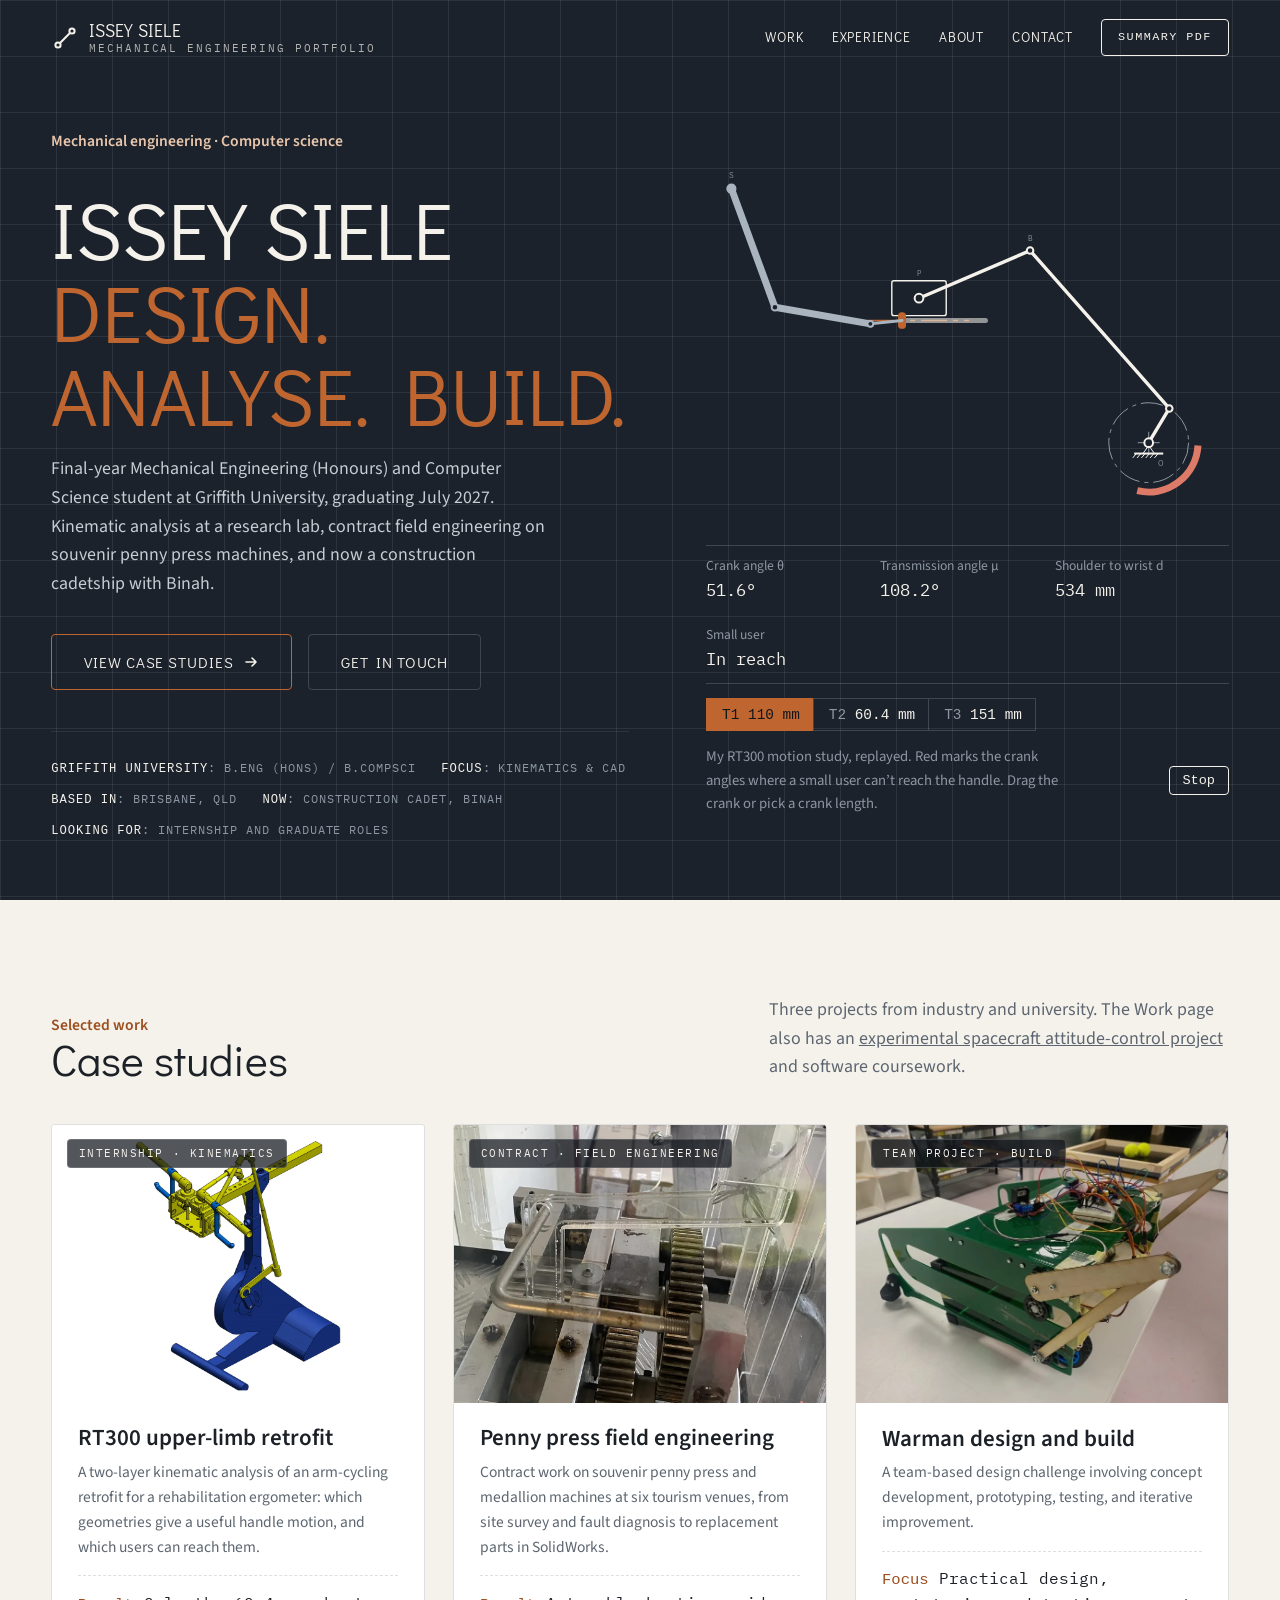
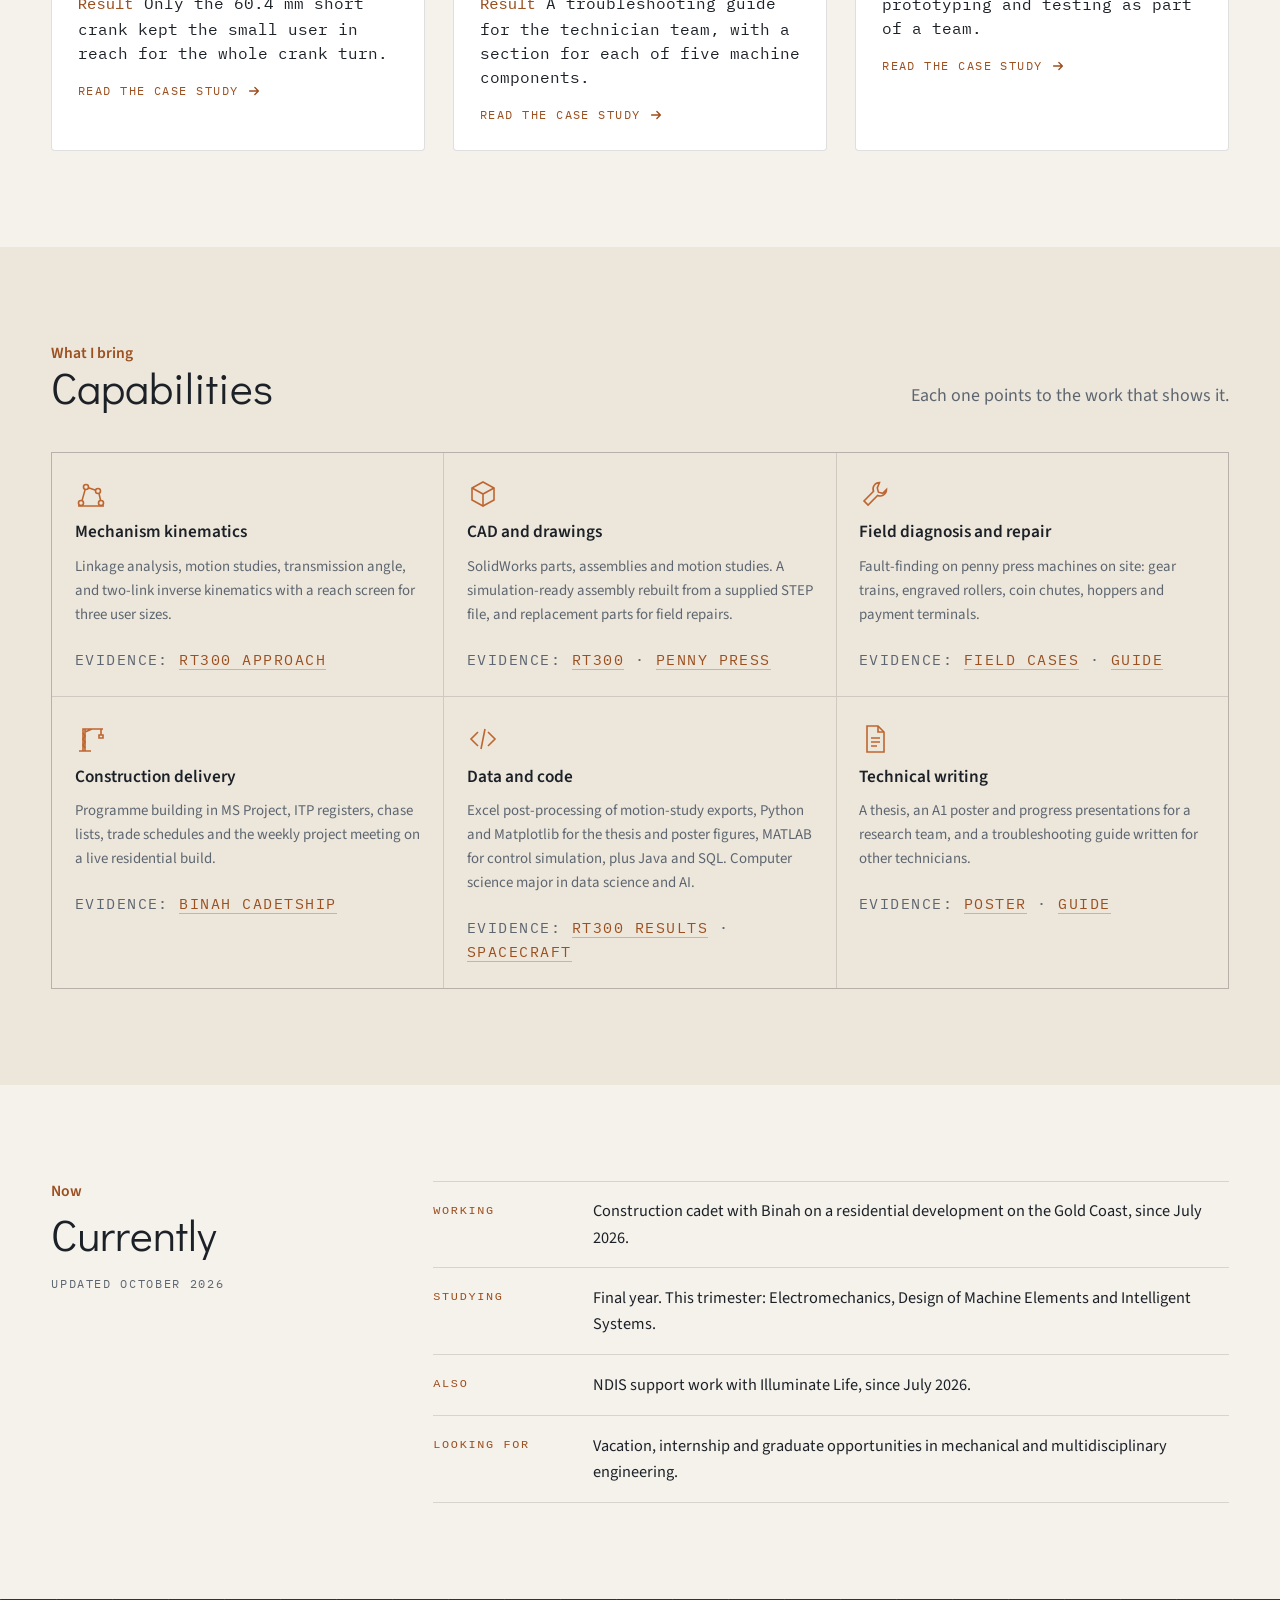
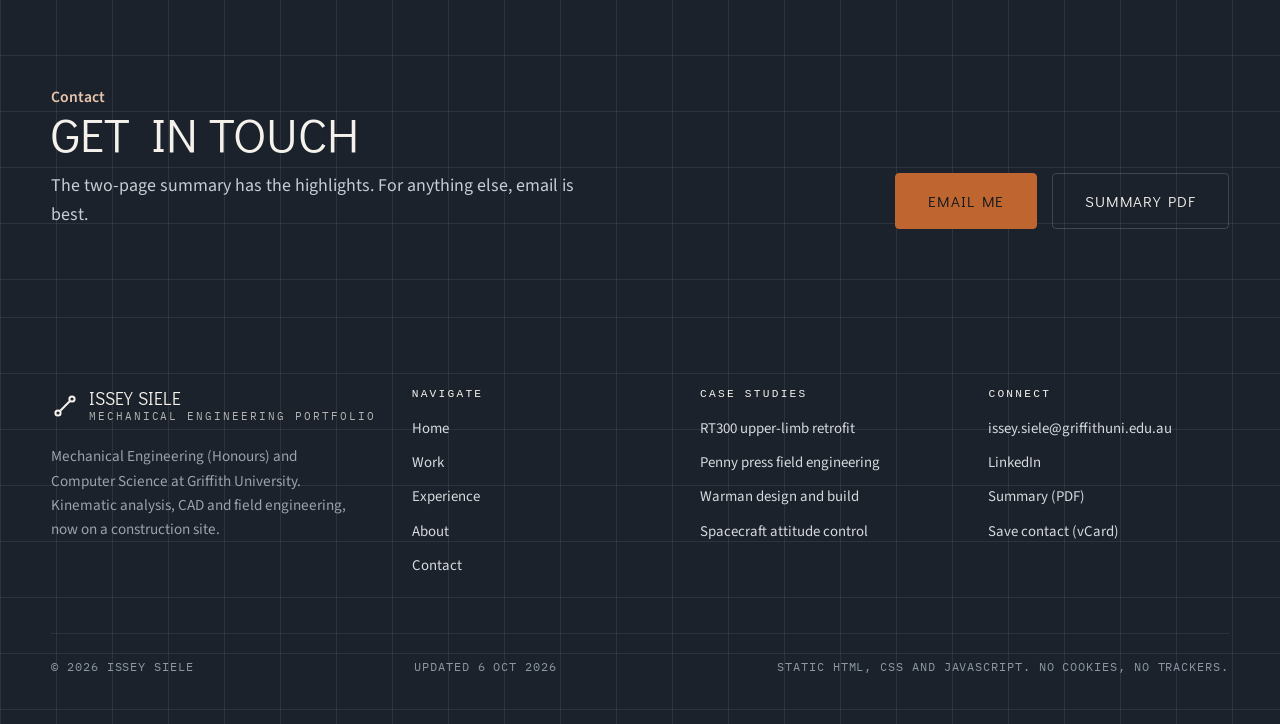
==== index.html @ 92ffa249 "Portfolio site" ====
<!DOCTYPE html>
<html lang="en-AU">
<head>
  <meta charset="utf-8">
  <meta name="viewport" content="width=device-width, initial-scale=1">
  <title>Issey Siele | Mechanical Engineering Portfolio</title>
  <meta name="description" content="Final-year mechanical engineering and computer science student at Griffith University. Case studies in kinematic analysis and field engineering, and a construction cadetship.">
  <meta name="author" content="Issey Siele">
  <link rel="canonical" href="https://isseysiele.github.io/portfolio/">
  <meta name="theme-color" content="#1b222b">
  <meta property="og:type" content="website">
  <meta property="og:site_name" content="Issey Siele">
  <meta property="og:locale" content="en_AU">
  <meta property="og:title" content="Issey Siele | Mechanical Engineering Portfolio">
  <meta property="og:description" content="Final-year mechanical engineering and computer science student at Griffith University. Case studies in kinematic analysis and field engineering, and a construction cadetship.">
  <meta property="og:url" content="https://isseysiele.github.io/portfolio/">
  <meta property="og:image" content="https://isseysiele.github.io/portfolio/assets/og/og-default.jpg">
  <meta property="og:image:width" content="1200">
  <meta property="og:image:height" content="630">
  <meta property="og:image:alt" content="Issey Siele, mechanical engineering portfolio">
  <meta name="twitter:card" content="summary_large_image">
  <link rel="icon" href="favicon.ico" sizes="32x32">
  <link rel="icon" href="icon.svg" type="image/svg+xml">
  <link rel="apple-touch-icon" href="apple-touch-icon.png">
  <link rel="manifest" href="site.webmanifest">
  <link rel="preload" href="assets/fonts/didact-gothic-latin-400-normal.woff2" as="font" type="font/woff2" crossorigin>
  <link rel="preload" href="assets/fonts/source-sans-3-latin-400-normal.woff2" as="font" type="font/woff2" crossorigin>
  <link rel="stylesheet" href="styles.css?v=20261007">
  <script>document.documentElement.classList.add('js');</script>
  <script defer src="script.js?v=20261007"></script>
  <script defer src="linkage.js?v=20261007"></script>
  <script type="application/ld+json">{"@context": "https://schema.org", "@graph": [{"@type": "Person", "@id": "https://isseysiele.github.io/portfolio/#person", "name": "Issey Siele", "url": "https://isseysiele.github.io/portfolio/", "image": "https://isseysiele.github.io/portfolio/assets/img/about-portrait.webp", "jobTitle": "Construction Cadet", "worksFor": {"@type": "Organization", "name": "Binah Construction"}, "affiliation": {"@type": "CollegeOrUniversity", "name": "Griffith University"}, "knowsAbout": ["Mechanical engineering", "Kinematic analysis", "SolidWorks", "Mechanism analysis", "Field service engineering", "Construction programming", "Python", "MATLAB", "Data science"], "knowsLanguage": ["en", "ti"], "address": {"@type": "PostalAddress", "addressLocality": "Brisbane", "addressRegion": "QLD", "addressCountry": "AU"}, "sameAs": ["https://www.linkedin.com/in/isseysiele/"]}, {"@type": "WebSite", "@id": "https://isseysiele.github.io/portfolio/#website", "url": "https://isseysiele.github.io/portfolio/", "name": "Issey Siele, Mechanical Engineering Portfolio", "inLanguage": "en-AU", "author": {"@id": "https://isseysiele.github.io/portfolio/#person"}}, {"@type": "WebPage", "@id": "https://isseysiele.github.io/portfolio/#page", "url": "https://isseysiele.github.io/portfolio/", "name": "Issey Siele | Mechanical Engineering Portfolio", "description": "Final-year mechanical engineering and computer science student at Griffith University. Case studies in kinematic analysis and field engineering, and a construction cadetship.", "isPartOf": {"@id": "https://isseysiele.github.io/portfolio/#website"}, "inLanguage": "en-AU", "dateModified": "2026-10-06"}]}</script>
</head>
<body>
  <a class="skip-link" href="#main">Skip to content</a>
  <header class="site-header site-header--light">
    <a class="brand" href="index.html" aria-label="Issey Siele, home">
      <svg class="brand__mark" viewBox="0 0 28 28" fill="none" aria-hidden="true"><circle cx="7" cy="21" r="2.6" stroke-width="2"/><circle cx="21" cy="7" r="2.6" stroke-width="2"/><line x1="9.3" y1="18.8" x2="18.7" y2="9.2" stroke-width="2"/></svg>
      <span>
        <span class="brand__name">Issey Siele</span>
        <span class="brand__sub">Mechanical Engineering Portfolio</span>
      </span>
    </a>
    <button class="menu-toggle" type="button" aria-expanded="false" aria-controls="site-nav"><span class="menu-toggle__bars" aria-hidden="true"></span><span class="visually-hidden">Open menu</span></button>
    <nav class="site-nav" id="site-nav" aria-label="Primary">
      <a href="portfolio.html">Work</a><a href="experience.html">Experience</a><a href="about.html">About</a><a href="contact.html">Contact</a><a class="site-nav__cta" href="resume.html">Summary PDF</a>
    </nav>
  </header>

  <main id="main">
    <section class="hero blueprint" aria-labelledby="hero-title">
      <div class="hero__inner">
        <div class="hero__content reveal">
          <p class="eyebrow">Mechanical engineering &middot; Computer science</p>
          <h1 id="hero-title">Issey Siele<em>Design. Analyse. Build.</em></h1>
          <p>Final-year Mechanical Engineering (Honours) and Computer Science student at Griffith University, graduating July 2027. Kinematic analysis at a research lab, contract field engineering on souvenir penny press machines, and now a construction cadetship with Binah.</p>
          <div class="hero__actions">
            <a class="button" href="portfolio.html">View case studies <svg viewBox="0 0 16 16" fill="none" aria-hidden="true"><path d="M3 8h10M9 4l4 4-4 4" stroke="currentColor" stroke-width="1.6" stroke-linecap="round" stroke-linejoin="round"/></svg></a>
            <a class="button button--ghost" href="contact.html">Get in touch</a>
          </div>
          <ul class="hero__meta">
            <li><strong>Griffith University</strong>: B.Eng (Hons) / B.CompSci</li>
            <li><strong>Focus</strong>: Kinematics &amp; CAD</li>
            <li><strong>Based in</strong>: Brisbane, QLD</li>
            <li><strong>Now</strong>: Construction Cadet, Binah</li>
            <li><strong>Looking for</strong>: Internship and graduate roles</li>
          </ul>
        </div>
        <div class="hero__figure reveal">
          <div class="linkage" data-linkage="hero"><noscript><p>The live RT300 linkage needs JavaScript. The case study has the full analysis.</p></noscript></div>
        </div>
      </div>
    </section>

    <section class="section" aria-labelledby="work-title">
      <div class="frame">
        <div class="section-head reveal">
          <div>
            <p class="eyebrow">Selected work</p>
            <h2 id="work-title">Case studies</h2>
          </div>
          <p>Three projects from industry and university. The Work page also has an <a href="project-spacecraft.html">experimental spacecraft attitude-control project</a> and software coursework.</p>
        </div>
        <div class="featured-grid">
          <a class="feature-card reveal" href="project-rt300.html">
            <div class="feature-card__media feature-card__media--contain">
              <span class="feature-card__tag">Internship &middot; Kinematics</span>
              <img src="assets/img/rt300-card.webp" width="1200" height="900" alt="SolidWorks model of the arm-cycling retrofit mounted on the RT300SL ergometer" loading="lazy" decoding="async">
            </div>
            <div class="feature-card__body">
              <h3>RT300 upper-limb retrofit</h3>
              <p>A two-layer kinematic analysis of an arm-cycling retrofit for a rehabilitation ergometer: which geometries give a useful handle motion, and which users can reach them.</p>
              <p class="feature-card__result"><b>Result</b> Only the 60.4 mm short crank kept the small user in reach for the whole crank turn.</p>
              <span class="feature-card__link">Read the case study <svg viewBox="0 0 16 16" fill="none" aria-hidden="true"><path d="M3 8h10M9 4l4 4-4 4" stroke="currentColor" stroke-width="1.6" stroke-linecap="round" stroke-linejoin="round"/></svg></span>
            </div>
          </a>
          <a class="feature-card reveal" href="project-nosense.html">
            <div class="feature-card__media">
              <span class="feature-card__tag">Contract &middot; Field engineering</span>
              <img src="assets/img/ns-mechanism-card.webp" width="1200" height="900" alt="Inside a penny press: the gear train, a rod linkage and springs behind the acrylic case" loading="lazy" decoding="async">
            </div>
            <div class="feature-card__body">
              <h3>Penny press field engineering</h3>
              <p>Contract work on souvenir penny press and medallion machines at six tourism venues, from site survey and fault diagnosis to replacement parts in SolidWorks.</p>
              <p class="feature-card__result"><b>Result</b> A troubleshooting guide for the technician team, with a section for each of five machine components.</p>
              <span class="feature-card__link">Read the case study <svg viewBox="0 0 16 16" fill="none" aria-hidden="true"><path d="M3 8h10M9 4l4 4-4 4" stroke="currentColor" stroke-width="1.6" stroke-linecap="round" stroke-linejoin="round"/></svg></span>
            </div>
          </a>
          <a class="feature-card reveal" href="project-warman.html">
            <div class="feature-card__media">
              <span class="feature-card__tag">Team project &middot; Build</span>
              <img src="assets/img/warman-main.webp" width="832" height="603" alt="Warman design and build prototype with electronics mounted on top" loading="lazy" decoding="async">
            </div>
            <div class="feature-card__body">
              <h3>Warman design and build</h3>
              <p>A team-based design challenge involving concept development, prototyping, testing, and iterative improvement.</p>
              <p class="feature-card__result"><b>Focus</b> Practical design, prototyping and testing as part of a team.</p>
              <span class="feature-card__link">Read the case study <svg viewBox="0 0 16 16" fill="none" aria-hidden="true"><path d="M3 8h10M9 4l4 4-4 4" stroke="currentColor" stroke-width="1.6" stroke-linecap="round" stroke-linejoin="round"/></svg></span>
            </div>
          </a>
        </div>
      </div>
    </section>

    <section class="section section--deep" aria-labelledby="cap-title">
      <div class="frame">
        <div class="section-head reveal">
          <div>
            <p class="eyebrow">What I bring</p>
            <h2 id="cap-title">Capabilities</h2>
          </div>
          <p>Each one points to the work that shows it.</p>
        </div>
        <div class="cap-grid">
          <div class="cap reveal"><svg viewBox="0 0 32 32" fill="none" stroke="currentColor" stroke-width="1.6" aria-hidden="true"><circle cx="6" cy="25" r="2.5"/><circle cx="26" cy="25" r="2.5"/><circle cx="11" cy="9" r="2.5"/><circle cx="23" cy="13" r="2.5"/><path d="M7 22.6 10.2 11.4M13.4 9.8l7.3 2.4M24 15.4 25.6 22.5M3 28h26"/></svg><h3>Mechanism kinematics</h3><p>Linkage analysis, motion studies, transmission angle, and two-link inverse kinematics with a reach screen for three user sizes.</p><p class="cap__evidence">Evidence: <a href="project-rt300.html#approach">RT300 approach</a></p></div>
          <div class="cap reveal"><svg viewBox="0 0 32 32" fill="none" stroke="currentColor" stroke-width="1.6" aria-hidden="true"><path d="M16 4 27 10v12l-11 6-11-6V10z"/><path d="M5 10l11 6 11-6M16 16v12"/></svg><h3>CAD and drawings</h3><p>SolidWorks parts, assemblies and motion studies. A simulation-ready assembly rebuilt from a supplied STEP file, and replacement parts for field repairs.</p><p class="cap__evidence">Evidence: <a href="project-rt300.html#approach">RT300</a> &middot; <a href="project-nosense.html#cases">Penny press</a></p></div>
          <div class="cap reveal"><svg viewBox="0 0 32 32" fill="none" stroke="currentColor" stroke-width="1.6" aria-hidden="true"><path d="M20.5 4.5a6.5 6.5 0 0 0-6 8.9L5 22.9 9.1 27l9.5-9.5a6.5 6.5 0 0 0 8.9-6l-3.8 3.8-4.3-1.1-1.1-4.3z"/></svg><h3>Field diagnosis and repair</h3><p>Fault-finding on penny press machines on site: gear trains, engraved rollers, coin chutes, hoppers and payment terminals.</p><p class="cap__evidence">Evidence: <a href="project-nosense.html#cases">Field cases</a> &middot; <a href="project-nosense.html#guide">Guide</a></p></div>
          <div class="cap reveal"><svg viewBox="0 0 32 32" fill="none" stroke="currentColor" stroke-width="1.6" aria-hidden="true"><path d="M8 28V6h2v22M4 28h12M10 6h18M10 9l7-3M26 6v6M24 12h4v3h-4z"/><path d="M8 10l2 3-2 3 2 3-2 3 2 3"/></svg><h3>Construction delivery</h3><p>Programme building in MS Project, ITP registers, chase lists, trade schedules and the weekly project meeting on a live residential build.</p><p class="cap__evidence">Evidence: <a href="experience.html#binah">Binah cadetship</a></p></div>
          <div class="cap reveal"><svg viewBox="0 0 32 32" fill="none" stroke="currentColor" stroke-width="1.6" aria-hidden="true"><path d="M11 9 4 16l7 7M21 9l7 7-7 7M18 6l-4 20"/></svg><h3>Data and code</h3><p>Excel post-processing of motion-study exports, Python and Matplotlib for the thesis and poster figures, MATLAB for control simulation, plus Java and SQL. Computer science major in data science and AI.</p><p class="cap__evidence">Evidence: <a href="project-rt300.html#results">RT300 results</a> &middot; <a href="project-spacecraft.html#control">Spacecraft</a></p></div>
          <div class="cap reveal"><svg viewBox="0 0 32 32" fill="none" stroke="currentColor" stroke-width="1.6" aria-hidden="true"><path d="M8 3h11l6 6v20H8z"/><path d="M19 3v6h6M12 15h9M12 19h9M12 23h6"/></svg><h3>Technical writing</h3><p>A thesis, an A1 poster and progress presentations for a research team, and a troubleshooting guide written for other technicians.</p><p class="cap__evidence">Evidence: <a href="project-rt300.html#media">Poster</a> &middot; <a href="project-nosense.html#guide">Guide</a></p></div>
        </div>
      </div>
    </section>

    <section class="section" aria-labelledby="now-title">
      <div class="frame now">
        <div class="reveal">
          <p class="eyebrow">Now</p>
          <h2 id="now-title">Currently</h2>
          <p class="now__date">Updated October 2026</p>
        </div>
        <ul class="now__list reveal">
          <li><b>Working</b><span>Construction cadet with Binah on a residential development on the Gold Coast, since July 2026.</span></li>
          <li><b>Studying</b><span>Final year. This trimester: Electromechanics, Design of Machine Elements and Intelligent Systems.</span></li>
          <li><b>Also</b><span>NDIS support work with Illuminate Life, since July 2026.</span></li>
          <li><b>Looking for</b><span>Vacation, internship and graduate opportunities in mechanical and multidisciplinary engineering.</span></li>
        </ul>
      </div>
    </section>

    <section class="cta-band blueprint" aria-labelledby="cta-title">
      <div class="cta-band__inner">
        <div class="reveal">
          <p class="eyebrow">Contact</p>
          <h2 id="cta-title">Get in touch</h2>
          <p>The two-page summary has the highlights. For anything else, email is best.</p>
        </div>
        <div class="button-row reveal">
          <a class="button button--solid" href="&#109;&#97;&#105;&#108;&#116;&#111;&#58;&#105;&#115;&#115;&#101;&#121;&#46;&#115;&#105;&#101;&#108;&#101;&#64;&#103;&#114;&#105;&#102;&#102;&#105;&#116;&#104;&#117;&#110;&#105;&#46;&#101;&#100;&#117;&#46;&#97;&#117;">Email me</a>
          <a class="button button--ghost" href="resume.html">Summary PDF</a>
        </div>
      </div>
    </section>
  </main>

  <footer class="site-footer blueprint">
    <div class="site-footer__inner">
      <div>
        <a class="brand" href="index.html">
          <svg class="brand__mark" viewBox="0 0 28 28" fill="none" aria-hidden="true"><circle cx="7" cy="21" r="2.6" stroke-width="2"/><circle cx="21" cy="7" r="2.6" stroke-width="2"/><line x1="9.3" y1="18.8" x2="18.7" y2="9.2" stroke-width="2"/></svg>
          <span>
            <span class="brand__name">Issey Siele</span>
            <span class="brand__sub">Mechanical Engineering Portfolio</span>
          </span>
        </a>
        <p class="site-footer__tagline">Mechanical Engineering (Honours) and Computer Science at Griffith University. Kinematic analysis, CAD and field engineering, now on a construction site.</p>
      </div>
      <div class="site-footer__col">
        <h2 class="site-footer__heading">Navigate</h2>
        <ul>
          <li><a href="index.html">Home</a></li>
          <li><a href="portfolio.html">Work</a></li>
          <li><a href="experience.html">Experience</a></li>
          <li><a href="about.html">About</a></li>
          <li><a href="contact.html">Contact</a></li>
        </ul>
      </div>
      <div class="site-footer__col">
        <h2 class="site-footer__heading">Case studies</h2>
        <ul>
          <li><a href="project-rt300.html">RT300 upper-limb retrofit</a></li>
          <li><a href="project-nosense.html">Penny press field engineering</a></li>
          <li><a href="project-warman.html">Warman design and build</a></li>
          <li><a href="project-spacecraft.html">Spacecraft attitude control</a></li>
        </ul>
      </div>
      <div class="site-footer__col">
        <h2 class="site-footer__heading">Connect</h2>
        <ul>
          <li><a href="&#109;&#97;&#105;&#108;&#116;&#111;&#58;&#105;&#115;&#115;&#101;&#121;&#46;&#115;&#105;&#101;&#108;&#101;&#64;&#103;&#114;&#105;&#102;&#102;&#105;&#116;&#104;&#117;&#110;&#105;&#46;&#101;&#100;&#117;&#46;&#97;&#117;">&#105;&#115;&#115;&#101;&#121;&#46;&#115;&#105;&#101;&#108;&#101;&#64;&#103;&#114;&#105;&#102;&#102;&#105;&#116;&#104;&#117;&#110;&#105;&#46;&#101;&#100;&#117;&#46;&#97;&#117;</a></li>
          <li><a href="https://www.linkedin.com/in/isseysiele/" rel="noopener">LinkedIn</a></li>
          <li><a href="assets/docs/Issey-Siele-Portfolio-Summary.pdf" download>Summary (PDF)</a></li>
          <li><a href="assets/docs/issey-siele.vcf" download>Save contact (vCard)</a></li>
        </ul>
      </div>
    </div>
    <div class="site-footer__bottom">
      <span>&copy; 2026 Issey Siele</span>
      <span>Updated <time datetime="2026-10-06">6 Oct 2026</time></span>
      <span>Static HTML, CSS and JavaScript. No cookies, no trackers.</span>
    </div>
  </footer>
</body>
</html>
---- styles.css ----
/* =========================================================
   Issey Siele, Mechanical Engineering Portfolio
   Design system: "Drafting Studio"
   Deep graphite and copper accent, technical-drawing motifs
   Revision 25 Sep 2026: self-hosted type, case-study layouts,
   charts, timeline, accessibility and print rules
   Revision Oct 2026: drawing-office type, square controls,
   live linkage, work index and filters
   ========================================================= */

/* ---------- Type (self-hosted, SIL Open Font License, see assets/fonts/OFL.txt) ---------- */
/* Headings: Didact Gothic, a Century Gothic cut, the default lettering on SolidWorks drawings. */

@font-face {
  font-family: "Didact Gothic";
  src: url("assets/fonts/didact-gothic-latin-400-normal.woff2") format("woff2");
  font-weight: 400;
  font-style: normal;
  font-display: swap;
  unicode-range: U+0000-00FF, U+0131, U+0152-0153, U+02BB-02BC, U+02C6, U+02DA, U+02DC, U+0304, U+0308, U+0329, U+2000-206F, U+20AC, U+2122, U+2191, U+2193, U+2212, U+2215, U+FEFF, U+FFFD;
}

@font-face {
  font-family: "Didact Gothic";
  src: url("assets/fonts/didact-gothic-greek-400-normal.woff2") format("woff2");
  font-weight: 400;
  font-style: normal;
  font-display: swap;
  unicode-range: U+0370-0377, U+037A-037F, U+0384-038A, U+038C, U+038E-03A1, U+03A3-03FF;
}

@font-face {
  font-family: "Source Sans 3";
  src: url("assets/fonts/source-sans-3-latin-400-normal.woff2") format("woff2");
  font-weight: 400;
  font-style: normal;
  font-display: swap;
  unicode-range: U+0000-00FF, U+0131, U+0152-0153, U+02BB-02BC, U+02C6, U+02DA, U+02DC, U+0304, U+0308, U+0329, U+2000-206F, U+20AC, U+2122, U+2191, U+2193, U+2212, U+2215, U+FEFF, U+FFFD;
}

@font-face {
  font-family: "Source Sans 3";
  src: url("assets/fonts/source-sans-3-latin-500-normal.woff2") format("woff2");
  font-weight: 500;
  font-style: normal;
  font-display: swap;
  unicode-range: U+0000-00FF, U+0131, U+0152-0153, U+02BB-02BC, U+02C6, U+02DA, U+02DC, U+0304, U+0308, U+0329, U+2000-206F, U+20AC, U+2122, U+2191, U+2193, U+2212, U+2215, U+FEFF, U+FFFD;
}

@font-face {
  font-family: "Source Sans 3";
  src: url("assets/fonts/source-sans-3-latin-600-normal.woff2") format("woff2");
  font-weight: 600;
  font-style: normal;
  font-display: swap;
  unicode-range: U+0000-00FF, U+0131, U+0152-0153, U+02BB-02BC, U+02C6, U+02DA, U+02DC, U+0304, U+0308, U+0329, U+2000-206F, U+20AC, U+2122, U+2191, U+2193, U+2212, U+2215, U+FEFF, U+FFFD;
}

@font-face {
  font-family: "Source Sans 3";
  src: url("assets/fonts/source-sans-3-latin-700-normal.woff2") format("woff2");
  font-weight: 700;
  font-style: normal;
  font-display: swap;
  unicode-range: U+0000-00FF, U+0131, U+0152-0153, U+02BB-02BC, U+02C6, U+02DA, U+02DC, U+0304, U+0308, U+0329, U+2000-206F, U+20AC, U+2122, U+2191, U+2193, U+2212, U+2215, U+FEFF, U+FFFD;
}

@font-face {
  font-family: "Source Sans 3";
  src: url("assets/fonts/source-sans-3-latin-400-italic.woff2") format("woff2");
  font-weight: 400;
  font-style: italic;
  font-display: swap;
  unicode-range: U+0000-00FF, U+0131, U+0152-0153, U+02BB-02BC, U+02C6, U+02DA, U+02DC, U+0304, U+0308, U+0329, U+2000-206F, U+20AC, U+2122, U+2191, U+2193, U+2212, U+2215, U+FEFF, U+FFFD;
}

@font-face {
  font-family: "Source Sans 3";
  src: url("assets/fonts/source-sans-3-greek-400-normal.woff2") format("woff2");
  font-weight: 400;
  font-style: normal;
  font-display: swap;
  unicode-range: U+0370-0377, U+037A-037F, U+0384-038A, U+038C, U+038E-03A1, U+03A3-03FF;
}

@font-face {
  font-family: "Source Sans 3";
  src: url("assets/fonts/source-sans-3-greek-600-normal.woff2") format("woff2");
  font-weight: 600;
  font-style: normal;
  font-display: swap;
  unicode-range: U+0370-0377, U+037A-037F, U+0384-038A, U+038C, U+038E-03A1, U+03A3-03FF;
}

@font-face {
  font-family: "IBM Plex Mono";
  src: url("assets/fonts/ibm-plex-mono-latin-400-normal.woff2") format("woff2");
  font-weight: 400;
  font-style: normal;
  font-display: swap;
  unicode-range: U+0000-00FF, U+0131, U+0152-0153, U+02BB-02BC, U+02C6, U+02DA, U+02DC, U+0304, U+0308, U+0329, U+2000-206F, U+20AC, U+2122, U+2191, U+2193, U+2212, U+2215, U+FEFF, U+FFFD;
}

@font-face {
  font-family: "IBM Plex Mono";
  src: url("assets/fonts/ibm-plex-mono-latin-500-normal.woff2") format("woff2");
  font-weight: 500;
  font-style: normal;
  font-display: swap;
  unicode-range: U+0000-00FF, U+0131, U+0152-0153, U+02BB-02BC, U+02C6, U+02DA, U+02DC, U+0304, U+0308, U+0329, U+2000-206F, U+20AC, U+2122, U+2191, U+2193, U+2212, U+2215, U+FEFF, U+FFFD;
}

/* Plex Mono has no Greek set; θ and μ come from JetBrains Mono */
@font-face {
  font-family: "IBM Plex Mono";
  src: url("assets/fonts/jetbrains-mono-greek-400-normal.woff2") format("woff2");
  font-weight: 400 500;
  font-style: normal;
  font-display: swap;
  unicode-range: U+0370-0377, U+037A-037F, U+0384-038A, U+038C, U+038E-03A1, U+03A3-03FF;
}

/* ---------- Tokens ---------- */

:root {
  --paper: #f5f2ec;
  --paper-deep: #ece6db;
  --ink: #1c2127;
  --muted: #5d6670;
  --faint: #8d97a3;
  --line: rgba(28, 33, 39, 0.14);
  --line-soft: rgba(28, 33, 39, 0.08);

  --copper: #bf6630;
  --copper-deep: #9c4f1f;
  --copper-soft: #e9c6ac;
  --copper-wash: rgba(191, 102, 48, 0.1);

  --navy: #1b222b;
  --navy-deep: #11161c;
  --navy-line: rgba(255, 255, 255, 0.08);
  --navy-line-strong: rgba(255, 255, 255, 0.16);
  --on-navy: #f5f2ec;
  --on-navy-muted: #c7cdd4;
  --on-navy-faint: #8d97a3;

  --card: #ffffff;

  /* chart roles: accent carries the story, context stays grey */
  --chart-accent: var(--copper);
  --chart-context: #9aa3ad;
  --chart-grid: rgba(28, 33, 39, 0.1);

  --max: 1200px;
  --prose: 44rem;
  --pad: clamp(1.25rem, 4vw, 4rem);
  --radius: 4px;

  --display: "Didact Gothic", "Century Gothic", "Avenir Next", "Segoe UI", sans-serif;
  --body: "Source Sans 3", "Segoe UI", "Helvetica Neue", Arial, sans-serif;
  --mono: "IBM Plex Mono", "SFMono-Regular", Menlo, Consolas, monospace;
}

* {
  box-sizing: border-box;
}

html {
  font-synthesis: none;
  scroll-behavior: smooth;
  scroll-padding-top: 6rem;
  -webkit-text-size-adjust: 100%;
}

body {
  margin: 0;
  color: var(--ink);
  background: var(--paper);
  font-family: var(--body);
  line-height: 1.6;
  -webkit-font-smoothing: antialiased;
  overflow-x: hidden;
}

img,
video,
svg {
  display: block;
  max-width: 100%;
}

img,
video {
  height: auto;
}

figure {
  margin: 0;
}

.stack {
  display: grid;
  grid-template-columns: minmax(0, 1fr);
  gap: clamp(1.2rem, 3vw, 1.8rem);
}

a {
  color: inherit;
}

p {
  font-size: clamp(1rem, 1.4vw, 1.12rem);
  color: var(--muted);
}

h1, h2, h3 {
  margin: 0 0 1.1rem;
  font-family: var(--display);
  font-weight: 400;
  letter-spacing: 0;
  line-height: 1.05;
  color: var(--ink);
}

h2 {
  font-size: clamp(1.9rem, 3.4vw, 2.7rem);
}

h3 {
  font-size: clamp(1.25rem, 2vw, 1.6rem);
}

strong {
  color: var(--ink);
  font-weight: 600;
}

sub,
sup {
  font-size: 0.7em;
  line-height: 0;
}

::selection {
  background: var(--copper-soft);
  color: var(--ink);
}

/* ---------- Accessibility helpers ---------- */

.visually-hidden {
  position: absolute !important;
  width: 1px;
  height: 1px;
  padding: 0;
  margin: -1px;
  overflow: hidden;
  clip: rect(0, 0, 0, 0);
  white-space: nowrap;
  border: 0;
}

.skip-link {
  position: absolute;
  left: 1rem;
  top: -4rem;
  z-index: 100;
  padding: 0.7rem 1.1rem;
  background: var(--copper);
  color: #11161c;
  font-family: var(--mono);
  font-size: 0.85rem;
  text-decoration: none;
  border-radius: var(--radius);
  transition: top 160ms ease;
}

.skip-link:focus {
  top: 1rem;
}

:focus-visible {
  outline: 2px solid var(--copper);
  outline-offset: 3px;
  border-radius: 2px;
}

.blueprint :focus-visible,
.site-header--light :focus-visible {
  outline-color: var(--copper-soft);
}

/* ---------- Reveal-on-scroll (only when JS is running) ---------- */

.js .reveal {
  opacity: 0;
  transform: translateY(22px);
  transition: opacity 700ms ease, transform 700ms ease;
}

.js .reveal.is-visible {
  opacity: 1;
  transform: translateY(0);
}

/* ---------- Blueprint grid utility ---------- */

.blueprint {
  position: relative;
  background-color: var(--navy);
  background-image:
    linear-gradient(var(--navy-line) 1px, transparent 1px),
    linear-gradient(90deg, var(--navy-line) 1px, transparent 1px);
  background-size: 56px 56px;
  color: var(--on-navy);
}

.blueprint h1,
.blueprint h2,
.blueprint h3,
.blueprint strong {
  color: var(--on-navy);
}

.blueprint p {
  color: var(--on-navy-muted);
}

/* ---------- Eyebrow / index labels ---------- */

.eyebrow {
  display: block;
  font-family: var(--body);
  font-weight: 600;
  font-size: 0.98rem;
  line-height: 1.4;
  color: var(--copper-deep);
  margin: 0 0 0.6rem;
}

.eyebrow::before {
  content: none;
}

.eyebrow--light,
.blueprint .eyebrow {
  color: var(--copper-soft);
}

.mono {
  font-family: var(--mono);
}

/* ---------- Header ---------- */

.site-header {
  position: fixed;
  top: 0;
  left: 0;
  right: 0;
  z-index: 40;
  display: flex;
  justify-content: space-between;
  align-items: center;
  gap: 1rem;
  padding: 1.2rem clamp(1.2rem, 4vw, 3.5rem);
  background: transparent;
  color: var(--ink);
  transition: background 220ms ease, color 220ms ease, border-color 220ms ease, padding 220ms ease;
  border-bottom: 1px solid transparent;
}

.site-header--light {
  color: var(--on-navy);
}

.site-header.is-scrolled,
.site-header:not(.site-header--light) {
  background: rgba(245, 242, 236, 0.9);
  -webkit-backdrop-filter: blur(14px);
  backdrop-filter: blur(14px);
  border-bottom: 1px solid var(--line);
  color: var(--ink);
}

.site-header--light.is-scrolled {
  background: rgba(27, 34, 43, 0.86);
  border-bottom: 1px solid var(--navy-line);
  color: var(--on-navy);
}

.site-header.is-scrolled {
  padding-top: 0.85rem;
  padding-bottom: 0.85rem;
}

.brand {
  display: inline-flex;
  align-items: center;
  gap: 0.6rem;
  text-decoration: none;
  font-family: var(--display);
  font-weight: 700;
  letter-spacing: 0.01em;
  font-size: clamp(0.92rem, 1.6vw, 1.1rem);
  line-height: 1.1;
  white-space: nowrap;
}

.brand__mark {
  flex: none;
  width: 28px;
  height: 28px;
}

.brand__mark circle,
.brand__mark line {
  stroke: currentColor;
}

.brand__name {
  text-transform: uppercase;
}

.brand__sub {
  display: block;
  font-family: var(--mono);
  font-weight: 400;
  font-size: 0.62em;
  letter-spacing: 0.18em;
  opacity: 0.7;
  text-transform: uppercase;
  margin-top: 0.15em;
}

.site-nav {
  display: flex;
  align-items: center;
  gap: clamp(1.1rem, 2.2vw, 2.1rem);
  font-family: var(--display);
  font-size: clamp(0.84rem, 1.05vw, 0.95rem);
  font-weight: 500;
  text-transform: uppercase;
  letter-spacing: 0.06em;
}

.site-nav a {
  position: relative;
  text-decoration: none;
  padding: 0.35rem 0;
}

.site-nav a:not(.site-nav__cta)::after {
  content: "";
  position: absolute;
  left: 0;
  right: 100%;
  bottom: 0;
  height: 2px;
  background: var(--copper);
  transition: right 200ms ease;
}

.site-nav a:not(.site-nav__cta):hover::after,
.site-nav a[aria-current]::after {
  right: 0;
}

.site-nav__cta {
  display: inline-flex;
  align-items: center;
  gap: 0.45rem;
  padding: 0.5rem 1rem !important;
  border: 1px solid currentColor;
  border-radius: var(--radius);
  font-family: var(--mono);
  font-size: 0.74rem;
  letter-spacing: 0.12em;
  transition: background 180ms ease, color 180ms ease, border-color 180ms ease;
}

.site-nav__cta:hover {
  background: var(--copper);
  border-color: var(--copper);
  color: #11161c;
}

.menu-toggle {
  display: none;
  position: relative;
  width: 44px;
  height: 44px;
  border: 0;
  background: transparent;
  color: inherit;
  cursor: pointer;
  border-radius: var(--radius);
}

.menu-toggle__bars,
.menu-toggle__bars::before,
.menu-toggle__bars::after {
  position: absolute;
  left: 11px;
  width: 22px;
  height: 2px;
  background: currentColor;
  transition: transform 200ms ease, opacity 200ms ease;
}

.menu-toggle__bars {
  top: 21px;
}

.menu-toggle__bars::before,
.menu-toggle__bars::after {
  content: "";
  left: 0;
}

.menu-toggle__bars::before {
  top: -7px;
}

.menu-toggle__bars::after {
  top: 7px;
}

.nav-open .menu-toggle__bars {
  background: transparent;
}

.nav-open .menu-toggle__bars::before {
  transform: translateY(7px) rotate(45deg);
}

.nav-open .menu-toggle__bars::after {
  transform: translateY(-7px) rotate(-45deg);
}

/* ---------- Buttons ---------- */

.button {
  display: inline-flex;
  align-items: center;
  justify-content: center;
  gap: 0.6rem;
  min-height: 56px;
  padding: 0.6rem 2rem;
  border: 1px solid var(--copper);
  border-radius: var(--radius);
  background: transparent;
  color: var(--on-navy);
  text-decoration: none;
  text-transform: uppercase;
  font-family: var(--display);
  font-weight: 600;
  letter-spacing: 0.06em;
  font-size: 0.95rem;
  line-height: 1.2;
  cursor: pointer;
  transition: transform 180ms ease, background 180ms ease, color 180ms ease, border-color 180ms ease;
}

.button:hover {
  transform: translateY(-2px);
  background: var(--copper);
  color: #11161c;
}

.button--solid {
  background: var(--copper);
  color: #11161c;
}

.button--solid:hover {
  background: var(--copper-soft);
  border-color: var(--copper-soft);
}

.button--ink {
  border-color: var(--ink);
  color: var(--ink);
}

.button--ink:hover {
  background: var(--ink);
  color: var(--paper);
}

.button--ghost {
  border-color: var(--navy-line-strong);
  color: var(--on-navy);
}

.button--ghost:hover {
  background: rgba(255, 255, 255, 0.08);
  color: var(--on-navy);
  border-color: var(--copper-soft);
}

.button--small {
  min-height: 44px;
  padding: 0.45rem 1.3rem;
  font-size: 0.82rem;
}

.button svg {
  width: 16px;
  height: 16px;
  flex: none;
  transition: transform 180ms ease;
}

.button:hover svg {
  transform: translateX(3px);
}

.button-row {
  display: flex;
  flex-wrap: wrap;
  gap: 0.9rem;
  align-items: center;
}

.text-link {
  display: inline-flex;
  align-items: center;
  gap: 0.45rem;
  font-family: var(--mono);
  font-size: 0.78rem;
  letter-spacing: 0.12em;
  text-transform: uppercase;
  color: var(--copper-deep);
  text-decoration: none;
  border-bottom: 1px solid transparent;
  transition: border-color 160ms ease;
}

.text-link:hover {
  border-bottom-color: currentColor;
}

.text-link svg {
  width: 14px;
  height: 14px;
  transition: transform 160ms ease;
}

.text-link:hover svg {
  transform: translateX(3px);
}

.blueprint .text-link {
  color: var(--copper-soft);
}

/* =========================================================
   LAYOUT FRAMES
   ========================================================= */

.frame {
  width: min(var(--max), calc(100% - 2 * var(--pad)));
  margin: 0 auto;
}

.section {
  padding: clamp(3.5rem, 8vw, 6rem) 0;
}

.section--tight {
  padding: clamp(2.5rem, 5vw, 3.5rem) 0;
}

.section + .section {
  border-top: 1px solid var(--line);
}

.section--deep {
  background: var(--paper-deep);
}

.section--deep + .section,
.section + .section--deep {
  border-top: 0;
}

.section-head {
  display: flex;
  justify-content: space-between;
  align-items: flex-end;
  flex-wrap: wrap;
  gap: 1.2rem 2rem;
  margin-bottom: clamp(1.8rem, 4vw, 2.6rem);
}

.section-head h2 {
  margin: 0;
}

.section-head p {
  max-width: 460px;
  margin: 0;
}

/* =========================================================
   HERO (index)
   ========================================================= */

.hero {
  position: relative;
  min-height: 100vh;
  min-height: 100svh;
  display: grid;
  align-items: center;
  overflow: hidden;
  padding: clamp(6.5rem, 14vh, 9rem) var(--pad) clamp(3rem, 6vh, 4rem);
}

.hero__inner {
  position: relative;
  z-index: 2;
  width: 100%;
  max-width: var(--max);
  margin: 0 auto;
  display: grid;
  grid-template-columns: minmax(0, 1.05fr) minmax(0, 0.95fr);
  gap: clamp(2rem, 6vw, 5rem);
  align-items: center;
}

.hero__content h1 {
  color: var(--on-navy);
  font-size: clamp(2.7rem, 6.2vw, 5rem);
  text-transform: uppercase;
}

.hero__content h1 em {
  display: block;
  font-style: normal;
  color: var(--copper);
}

.hero__content p {
  max-width: 500px;
  color: var(--on-navy-muted);
  margin: 0 0 2.2rem;
}

.hero__status {
  display: inline-flex;
  align-items: center;
  gap: 0.6rem;
  margin: 0 0 1.4rem;
  padding: 0.35rem 0.85rem 0.35rem 0.7rem;
  border: 1px solid var(--navy-line-strong);
  border-radius: var(--radius);
  font-family: var(--mono);
  font-size: 0.72rem;
  letter-spacing: 0.1em;
  text-transform: uppercase;
  color: var(--on-navy-muted);
}

.hero__status::before {
  content: "";
  width: 8px;
  height: 8px;
  border-radius: 50%;
  background: var(--copper);
  box-shadow: 0 0 0 4px rgba(191, 102, 48, 0.25);
}

.hero__actions {
  display: flex;
  flex-wrap: wrap;
  gap: 1rem;
  align-items: center;
}

.hero__meta {
  display: flex;
  flex-wrap: wrap;
  gap: 0.6rem 1.6rem;
  margin: 2.6rem 0 0;
  padding: 1.6rem 0 0;
  border-top: 1px solid var(--navy-line);
  font-family: var(--mono);
  font-size: 0.76rem;
  letter-spacing: 0.08em;
  text-transform: uppercase;
  color: var(--on-navy-faint);
  list-style: none;
}

.hero__meta strong {
  color: var(--on-navy);
  font-weight: 500;
}

.hero__figure {
  position: relative;
  width: 100%;
  margin: 0;
}

.kinematic-figure {
  width: 100%;
  height: auto;
  color: var(--on-navy);
}

.hero__figcap,
.figcap--light {
  margin: 0.9rem 0 0;
  text-align: right;
  font-family: var(--mono);
  font-size: 0.7rem;
  letter-spacing: 0.18em;
  text-transform: uppercase;
  color: var(--copper-soft);
  opacity: 0.7;
}

/* ---------- Proof strip (stat tiles) ---------- */

.stats {
  list-style: none;
  margin: 0;
  padding: 0;
  display: grid;
  grid-template-columns: repeat(5, minmax(0, 1fr));
  border-top: 1px solid var(--line);
  border-bottom: 1px solid var(--line);
}

.stat {
  padding: clamp(1.4rem, 3vw, 2rem) clamp(0.9rem, 2vw, 1.4rem);
  border-left: 1px solid var(--line);
}

.stat:first-child {
  border-left: 0;
  padding-left: 0;
}

.stat__value {
  display: block;
  font-family: var(--display);
  font-weight: 700;
  font-size: clamp(2.2rem, 4.4vw, 3.3rem);
  line-height: 1;
  color: var(--ink);
  letter-spacing: -0.02em;
}

.stat__value small {
  font-size: 0.45em;
  letter-spacing: 0;
  margin-left: 0.15em;
  color: var(--copper-deep);
}

.stat__label {
  display: block;
  margin-top: 0.7rem;
  font-size: 0.92rem;
  line-height: 1.45;
  color: var(--muted);
}

.stat__source {
  display: block;
  margin-top: 0.5rem;
  font-family: var(--mono);
  font-size: 0.66rem;
  letter-spacing: 0.12em;
  text-transform: uppercase;
  color: var(--copper-deep);
}

/* =========================================================
   CARDS (featured work, case list)
   ========================================================= */

.featured-grid {
  display: grid;
  grid-template-columns: repeat(3, minmax(0, 1fr));
  gap: clamp(1.1rem, 2.5vw, 1.8rem);
}

.feature-card {
  display: flex;
  flex-direction: column;
  text-decoration: none;
  color: inherit;
  background: var(--card);
  border: 1px solid var(--line);
  border-radius: var(--radius);
  overflow: hidden;
  transition: transform 220ms ease, box-shadow 220ms ease, border-color 220ms ease;
}

.feature-card:hover {
  transform: translateY(-6px);
  border-color: rgba(191, 102, 48, 0.5);
  box-shadow: 0 24px 48px -28px rgba(28, 33, 39, 0.35);
}

.feature-card__media {
  position: relative;
  overflow: hidden;
  aspect-ratio: 4 / 3;
  background: var(--navy);
}

.feature-card__media img {
  width: 100%;
  height: 100%;
  object-fit: cover;
  transition: transform 500ms ease;
}

.feature-card__media--contain img {
  object-fit: contain;
  background: #fff;
}

.feature-card:hover .feature-card__media img {
  transform: scale(1.05);
}

.feature-card__tag {
  position: absolute;
  top: 0.9rem;
  left: 0.9rem;
  z-index: 1;
  font-family: var(--mono);
  font-size: 0.68rem;
  letter-spacing: 0.14em;
  text-transform: uppercase;
  color: var(--on-navy);
  background: rgba(17, 22, 28, 0.72);
  border: 1px solid var(--navy-line-strong);
  padding: 0.3rem 0.7rem;
  border-radius: var(--radius);
}

.feature-card__body {
  display: flex;
  flex-direction: column;
  flex: 1;
  padding: 1.4rem clamp(1.2rem, 2.5vw, 1.6rem) 1.6rem;
}

.feature-card__body h3 {
  margin-bottom: 0.55rem;
  font-size: clamp(1.2rem, 1.8vw, 1.45rem);
  line-height: 1.12;
}

.feature-card__body p {
  margin: 0 0 1rem;
  font-size: 0.97rem;
}

.feature-card__result {
  margin: auto 0 1.1rem;
  padding-top: 0.9rem;
  border-top: 1px dashed var(--line);
  font-family: var(--mono);
  font-size: 0.78rem;
  line-height: 1.55;
  color: var(--ink);
}

.feature-card__result b {
  color: var(--copper-deep);
  font-weight: 500;
}

.feature-card__link {
  display: inline-flex;
  align-items: center;
  gap: 0.5rem;
  font-family: var(--mono);
  font-size: 0.76rem;
  letter-spacing: 0.12em;
  text-transform: uppercase;
  color: var(--copper-deep);
}

.feature-card__link svg {
  width: 14px;
  height: 14px;
  transition: transform 180ms ease;
}

.feature-card:hover .feature-card__link svg {
  transform: translateX(4px);
}

/* case list (work index) */

.case-list {
  display: grid;
  gap: clamp(1.4rem, 3.5vw, 2.2rem);
}

.case-card {
  display: grid;
  grid-template-columns: minmax(0, 1fr) minmax(280px, 0.95fr);
  gap: clamp(1.5rem, 4vw, 3rem);
  align-items: center;
  padding: clamp(1.5rem, 3.5vw, 2.6rem);
  background: var(--card);
  border: 1px solid var(--line);
  border-radius: var(--radius);
  text-decoration: none;
  color: inherit;
  transition: border-color 220ms ease, box-shadow 220ms ease;
}

.case-card:hover {
  border-color: var(--copper);
  box-shadow: 0 28px 56px -32px rgba(28, 33, 39, 0.35);
}

.case-card__index {
  font-family: var(--mono);
  font-size: 0.76rem;
  letter-spacing: 0.18em;
  text-transform: uppercase;
  color: var(--copper-deep);
  margin: 0 0 0.9rem;
}

.case-card__title {
  font-size: clamp(1.7rem, 3.4vw, 2.5rem);
  margin-bottom: 0.8rem;
  text-transform: uppercase;
}

.case-card p {
  margin: 0 0 1rem;
}

.case-card__facts {
  list-style: none;
  margin: 1.2rem 0 0;
  padding: 0;
  display: grid;
  grid-template-columns: repeat(3, minmax(0, 1fr));
  gap: 1px;
  background: var(--line);
  border: 1px solid var(--line);
}

.case-card__facts li {
  background: var(--card);
  padding: 0.8rem 0.9rem;
  font-size: 0.86rem;
  line-height: 1.4;
  color: var(--muted);
}

.case-card__facts b {
  display: block;
  font-family: var(--display);
  font-size: 1.35rem;
  line-height: 1.1;
  color: var(--ink);
  margin-bottom: 0.2rem;
}

.case-card__cta {
  display: inline-flex;
  align-items: center;
  gap: 0.6rem;
  margin-top: 1.4rem;
  font-family: var(--mono);
  font-size: 0.78rem;
  letter-spacing: 0.12em;
  text-transform: uppercase;
  color: var(--copper-deep);
}

.case-card__cta svg {
  width: 16px;
  height: 16px;
  transition: transform 220ms ease;
}

.case-card:hover .case-card__cta svg {
  transform: translateX(5px);
}

.case-card__media {
  position: relative;
  overflow: hidden;
  border-radius: 3px;
  aspect-ratio: 5 / 4;
  background: var(--navy);
}

.case-card__media img {
  width: 100%;
  height: 100%;
  object-fit: cover;
  transition: transform 600ms ease;
}

.case-card__media--contain img {
  object-fit: contain;
  background: #fff;
}

.case-card:hover .case-card__media img {
  transform: scale(1.04);
}

.tags {
  display: flex;
  flex-wrap: wrap;
  gap: 0.45rem;
  margin: 1.1rem 0 0;
  padding: 0;
  list-style: none;
}

.tags li,
.tag {
  font-family: var(--mono);
  font-size: 0.7rem;
  letter-spacing: 0.08em;
  text-transform: uppercase;
  color: var(--muted);
  border: 1px solid var(--line);
  border-radius: var(--radius);
  padding: 0.28rem 0.75rem;
  background: transparent;
}

.prose ul.tags {
  display: flex;
  gap: 0.45rem;
}

.prose ul.tags li {
  padding: 0.28rem 0.75rem;
  font-size: 0.7rem;
  color: var(--muted);
}

.prose ul.tags li::before {
  content: none;
}

.blueprint .tags li {
  color: var(--on-navy-muted);
  border-color: var(--navy-line-strong);
}

/* =========================================================
   CAPABILITY GRID (home, about)
   ========================================================= */

.cap-grid {
  display: grid;
  grid-template-columns: repeat(3, minmax(0, 1fr));
  gap: 1px;
  background: var(--line);
  border: 1px solid var(--line);
}

.cap {
  background: var(--paper);
  padding: 1.6rem 1.4rem 1.5rem;
  display: flex;
  flex-direction: column;
  gap: 0.75rem;
}

.section--deep .cap {
  background: var(--paper-deep);
}

.cap svg {
  width: 32px;
  height: 32px;
  color: var(--copper);
}

.cap h3 {
  font-size: 1.08rem;
  margin: 0;
  line-height: 1.2;
}

.cap p {
  margin: 0;
  font-size: 0.93rem;
}

.cap__evidence {
  margin-top: auto;
  padding-top: 0.6rem;
  font-family: var(--mono);
  font-size: 0.7rem;
  letter-spacing: 0.1em;
  text-transform: uppercase;
  color: var(--muted);
}

.cap__evidence a {
  color: var(--copper-deep);
  text-decoration: none;
  border-bottom: 1px solid rgba(156, 79, 31, 0.35);
}

.cap__evidence a:hover {
  border-bottom-color: currentColor;
}

/* =========================================================
   NOW / CTA BANDS
   ========================================================= */

.now {
  display: grid;
  grid-template-columns: minmax(220px, 0.8fr) minmax(0, 2fr);
  gap: clamp(1.5rem, 5vw, 4rem);
  align-items: start;
}

.now__date {
  font-family: var(--mono);
  font-size: 0.74rem;
  letter-spacing: 0.14em;
  text-transform: uppercase;
  color: var(--muted);
}

.now__list {
  list-style: none;
  margin: 0;
  padding: 0;
  display: grid;
  gap: 0;
  border-top: 1px solid var(--line);
}

.now__list li {
  display: grid;
  grid-template-columns: 9rem minmax(0, 1fr);
  gap: 1rem;
  padding: 1.05rem 0;
  border-bottom: 1px solid var(--line);
}

.now__list b {
  font-family: var(--mono);
  font-size: 0.74rem;
  letter-spacing: 0.14em;
  text-transform: uppercase;
  font-weight: 500;
  color: var(--copper-deep);
  padding-top: 0.2rem;
}

.now__list span {
  color: var(--ink);
  font-size: 1.02rem;
}

.cta-band {
  padding: clamp(3.5rem, 8vw, 5.5rem) var(--pad);
}

.cta-band__inner {
  width: 100%;
  max-width: var(--max);
  margin: 0 auto;
  display: grid;
  grid-template-columns: minmax(0, 1.2fr) auto;
  gap: 2rem;
  align-items: end;
}

.cta-band h2 {
  margin: 0 0 0.8rem;
  font-size: clamp(1.9rem, 4vw, 3rem);
  text-transform: uppercase;
}

.cta-band p {
  margin: 0;
  max-width: 540px;
}

/* =========================================================
   PAGE INTRO BAND (inner pages)
   ========================================================= */

.page-intro {
  padding: clamp(7.5rem, 16vh, 10rem) var(--pad) clamp(3rem, 6vh, 4.5rem);
}

.page-intro__inner {
  width: 100%;
  max-width: var(--max);
  margin: 0 auto;
}

.page-intro h1 {
  font-size: clamp(2.5rem, 6vw, 4.6rem);
  text-transform: uppercase;
  max-width: 16ch;
}

.page-intro h1 em {
  display: block;
  font-style: normal;
  color: var(--copper);
}

.page-intro p {
  max-width: 600px;
  margin: 0;
}

.page-intro__meta {
  display: flex;
  flex-wrap: wrap;
  gap: 0.6rem 1.6rem;
  margin: 2rem 0 0;
  padding: 1.4rem 0 0;
  border-top: 1px solid var(--navy-line);
  list-style: none;
  font-family: var(--mono);
  font-size: 0.74rem;
  letter-spacing: 0.08em;
  text-transform: uppercase;
  color: var(--on-navy-faint);
}

.page-intro__meta strong {
  color: var(--on-navy);
  font-weight: 500;
}

/* =========================================================
   CASE STUDY
   ========================================================= */

.cs-hero {
  padding: clamp(7rem, 15vh, 9.5rem) var(--pad) clamp(2.5rem, 5vw, 3.5rem);
}

.cs-hero__inner {
  width: 100%;
  max-width: var(--max);
  margin: 0 auto;
  display: grid;
  grid-template-columns: minmax(0, 1.1fr) minmax(0, 0.9fr);
  gap: clamp(2rem, 5vw, 4.5rem);
  align-items: center;
}

.cs-hero h1 {
  font-size: clamp(2.4rem, 5.4vw, 4.3rem);
  text-transform: uppercase;
  margin-bottom: 1.3rem;
}

.cs-hero h1 em {
  display: block;
  font-style: normal;
  color: var(--copper);
}

.cs-hero__lede {
  max-width: 560px;
  margin: 0;
  font-size: clamp(1.05rem, 1.5vw, 1.2rem);
}

.cs-hero__figure {
  margin: 0;
}

.cs-hero__figure .sheet {
  background: #fff;
  border-radius: var(--radius);
  padding: clamp(0.8rem, 2vw, 1.4rem);
  box-shadow: 0 30px 60px -30px rgba(0, 0, 0, 0.6);
}

.cs-hero__figure img {
  width: 100%;
  max-height: 560px;
  object-fit: contain;
  margin: 0 auto;
}

.cs-hero__figure--photo img {
  object-fit: cover;
  border-radius: var(--radius);
  aspect-ratio: 4 / 3;
  box-shadow: 0 30px 60px -30px rgba(0, 0, 0, 0.6);
}

.glance {
  width: 100%;
  max-width: var(--max);
  margin: clamp(2.5rem, 5vw, 3.5rem) auto 0;
  display: grid;
  grid-template-columns: repeat(auto-fit, minmax(170px, 1fr));
  gap: 1px;
  background: var(--navy-line);
  border: 1px solid var(--navy-line);
}

.glance div {
  background: rgba(17, 22, 28, 0.55);
  padding: 1rem 1.1rem;
}

.glance dt {
  font-family: var(--mono);
  font-size: 0.66rem;
  letter-spacing: 0.18em;
  text-transform: uppercase;
  color: var(--copper-soft);
  margin-bottom: 0.35rem;
}

.glance dd {
  margin: 0;
  font-size: 0.93rem;
  line-height: 1.45;
  color: var(--on-navy);
}

.cs-nav {
  position: sticky;
  top: 0;
  z-index: 30;
  background: rgba(245, 242, 236, 0.94);
  -webkit-backdrop-filter: blur(10px);
  backdrop-filter: blur(10px);
  border-bottom: 1px solid var(--line);
}

.cs-nav ol {
  width: min(var(--max), calc(100% - 2 * var(--pad)));
  margin: 0 auto;
  padding: 0;
  list-style: none;
  display: flex;
  gap: 1.6rem;
  overflow-x: auto;
  scrollbar-width: none;
  font-family: var(--mono);
  font-size: 0.72rem;
  letter-spacing: 0.12em;
  text-transform: uppercase;
  counter-reset: csn;
}

.cs-nav ol::-webkit-scrollbar {
  display: none;
}

.cs-nav li {
  flex: none;
  counter-increment: csn;
}

.cs-nav a {
  display: inline-block;
  padding: 0.95rem 0;
  text-decoration: none;
  color: var(--muted);
  border-bottom: 2px solid transparent;
}

.cs-nav a::before {
  content: counter(csn, decimal-leading-zero) " ";
  color: var(--copper-deep);
}

.cs-nav a:hover,
.cs-nav a.is-current {
  color: var(--ink);
  border-bottom-color: var(--copper);
}

/* body sections of a case study */

.cs-section {
  padding: clamp(3.2rem, 7vw, 5rem) 0;
  border-top: 1px solid var(--line);
}

.cs-section:first-of-type {
  border-top: 0;
}

.cs-grid {
  display: grid;
  grid-template-columns: minmax(180px, 0.32fr) minmax(0, 1fr);
  gap: clamp(1.2rem, 5vw, 4rem);
}

.cs-grid__label {
  position: relative;
}

.cs-grid__label h2 {
  font-size: clamp(1.45rem, 2.4vw, 1.9rem);
  text-transform: uppercase;
  margin: 0;
  line-height: 1.1;
}

.cs-grid__label .eyebrow {
  margin-bottom: 0.6rem;
}

.prose {
  max-width: var(--prose);
}

.prose > * + * {
  margin-top: 1.1rem;
}

.prose p,
.prose li {
  margin: 0;
  font-size: clamp(1rem, 1.3vw, 1.08rem);
  color: var(--muted);
}

.prose p + p {
  margin-top: 1rem;
}

.prose h3 {
  margin: 2.2rem 0 0.7rem;
  font-size: clamp(1.15rem, 1.8vw, 1.35rem);
  line-height: 1.2;
}

.prose h3:first-child {
  margin-top: 0;
}

.prose ul,
.prose ol {
  padding-left: 0;
  list-style: none;
  display: grid;
  gap: 0.6rem;
}

.prose ul li,
.prose ol li {
  position: relative;
  padding-left: 1.6rem;
}

.prose ul li::before {
  content: "";
  position: absolute;
  left: 0.1rem;
  top: 0.62em;
  width: 7px;
  height: 7px;
  border: 2px solid var(--copper);
  border-radius: 1px;
  transform: rotate(45deg);
}

.prose ol {
  counter-reset: step;
}

.prose ol li {
  counter-increment: step;
  padding-left: 2.2rem;
}

.prose ol li::before {
  content: counter(step, decimal-leading-zero);
  position: absolute;
  left: 0;
  top: 0.12em;
  font-family: var(--mono);
  font-size: 0.78rem;
  color: var(--copper-deep);
}

.prose a {
  color: var(--copper-deep);
  text-decoration-thickness: 1px;
  text-underline-offset: 3px;
}

.lead {
  font-size: clamp(1.1rem, 1.7vw, 1.3rem) !important;
  line-height: 1.55;
  color: var(--ink) !important;
}

/* outcome tiles */

.outcomes {
  list-style: none;
  margin: 0;
  padding: 0;
  display: grid;
  grid-template-columns: repeat(3, minmax(0, 1fr));
  gap: clamp(0.9rem, 2vw, 1.3rem);
}

.outcome {
  background: var(--card);
  border: 1px solid var(--line);
  border-top: 3px solid var(--copper);
  border-radius: var(--radius);
  padding: 1.4rem 1.3rem 1.3rem;
}

.outcome__value {
  display: block;
  font-family: var(--display);
  font-weight: 700;
  font-size: clamp(1.7rem, 3vw, 2.3rem);
  line-height: 1.05;
  color: var(--ink);
  letter-spacing: -0.015em;
}

.outcome__label {
  display: block;
  margin-top: 0.7rem;
  font-size: 0.95rem;
  line-height: 1.5;
  color: var(--muted);
}

/* callout: rule or note */

.callout {
  margin: clamp(1.4rem, 3vw, 2rem) 0 0;
  padding: 1.3rem 1.4rem;
  background: var(--card);
  border: 1px solid var(--line);
  border-left: 3px solid var(--copper);
  border-radius: 0 var(--radius) var(--radius) 0;
}

.callout__title {
  margin: 0 0 0.8rem;
  font-family: var(--mono);
  font-size: 0.72rem;
  letter-spacing: 0.16em;
  text-transform: uppercase;
  color: var(--copper-deep);
}

.callout ol,
.callout ul {
  margin: 0;
}

.callout p {
  margin: 0;
  font-size: 0.98rem;
}

.note {
  font-size: 0.9rem !important;
  color: var(--muted);
  font-style: normal;
}

/* definition list of constraints or facts */

.facts {
  margin: 0;
  display: grid;
  gap: 0;
  border-top: 1px solid var(--line);
}

.facts div {
  display: grid;
  grid-template-columns: minmax(140px, 0.34fr) minmax(0, 1fr);
  gap: 1rem;
  padding: 0.95rem 0;
  border-bottom: 1px solid var(--line);
}

.facts dt {
  font-family: var(--mono);
  font-size: 0.74rem;
  letter-spacing: 0.1em;
  text-transform: uppercase;
  color: var(--ink);
  padding-top: 0.2rem;
}

.facts dd {
  margin: 0;
  color: var(--muted);
  font-size: 0.99rem;
}

/* equations */

.equation {
  position: relative;
  margin: 1.4rem 0;
  padding: 1rem 1.2rem;
  background: var(--card);
  border: 1px solid var(--line);
  border-radius: var(--radius);
  font-family: var(--mono);
  font-size: clamp(0.88rem, 1.6vw, 1rem);
  color: var(--ink);
  overflow-x: auto;
}

.equation .equation__note {
  display: block;
  margin-top: 0.4rem;
  font-family: var(--body);
  font-size: 0.85rem;
  color: var(--muted);
}

.frac {
  display: inline-flex;
  flex-direction: column;
  vertical-align: middle;
  text-align: center;
  margin: 0 0.2em;
}

.frac > span:first-child {
  border-bottom: 1px solid currentColor;
  padding: 0 0.2em 0.1em;
}

.frac > span {
  display: block;
  margin: 0;
  font-family: var(--mono);
  font-size: 1em;
  color: var(--ink);
}

/* steps (approach) */

.steps {
  list-style: none;
  margin: 0;
  padding: 0;
  display: grid;
  gap: clamp(2.4rem, 5vw, 3.4rem);
  counter-reset: stp;
}

.step {
  counter-increment: stp;
  display: grid;
  grid-template-columns: minmax(0, 1fr) minmax(0, 1fr);
  gap: clamp(1.5rem, 4vw, 3rem);
  align-items: start;
}

.step--stack {
  grid-template-columns: minmax(0, 1fr);
}

.step__copy h3 {
  display: flex;
  align-items: baseline;
  gap: 0.8rem;
  font-size: clamp(1.2rem, 2vw, 1.45rem);
  margin-bottom: 0.8rem;
}

.step__copy h3::before {
  content: counter(stp, decimal-leading-zero);
  font-family: var(--mono);
  font-size: 0.8rem;
  font-weight: 500;
  color: var(--copper-deep);
}

.step__copy p {
  margin: 0 0 1rem;
}

/* figures */

.fig {
  margin: 0;
}

.fig__frame {
  position: relative;
  overflow: hidden;
  border-radius: var(--radius);
  background: #fff;
  border: 1px solid var(--line);
}

.fig__frame--navy {
  background: var(--navy);
  border-color: var(--navy);
}

.fig__frame--pad {
  padding: clamp(0.8rem, 2vw, 1.4rem);
}

.fig__frame img,
.fig__frame video {
  width: 100%;
}

.fig__frame--cover img {
  aspect-ratio: 4 / 5;
  object-fit: cover;
}

.fig figcaption,
.figcap {
  margin-top: 0.7rem;
  font-family: var(--mono);
  font-size: 0.7rem;
  line-height: 1.55;
  letter-spacing: 0.06em;
  color: var(--muted);
}

.fig figcaption b,
.figcap b {
  color: var(--copper-deep);
  font-weight: 500;
  letter-spacing: 0.12em;
  text-transform: uppercase;
  margin-right: 0.35em;
}

.fig-row {
  display: grid;
  grid-template-columns: repeat(2, minmax(0, 1fr));
  gap: clamp(0.9rem, 2vw, 1.4rem);
  margin-top: clamp(1.4rem, 3vw, 2rem);
}

.fig-row--3 {
  grid-template-columns: repeat(3, minmax(0, 1fr));
}

.fig-row--4 {
  grid-template-columns: repeat(4, minmax(0, 1fr));
}

.fig-wide {
  margin-top: clamp(1.6rem, 3.5vw, 2.4rem);
}

.zoom {
  display: block;
  width: 100%;
  padding: 0;
  border: 0;
  background: none;
  cursor: zoom-in;
  text-align: left;
}

.zoom__hint {
  position: absolute;
  right: 0.7rem;
  bottom: 0.7rem;
  font-family: var(--mono);
  font-size: 0.64rem;
  letter-spacing: 0.14em;
  text-transform: uppercase;
  color: var(--on-navy);
  background: rgba(17, 22, 28, 0.72);
  padding: 0.25rem 0.55rem;
  border-radius: var(--radius);
  pointer-events: none;
}

/* video */

.video {
  position: relative;
  background: var(--navy-deep);
}

.video video {
  width: 100%;
  height: auto;
  display: block;
}

.video__toggle {
  position: absolute;
  left: 0.7rem;
  bottom: 0.7rem;
  min-width: 44px;
  min-height: 32px;
  display: inline-flex;
  align-items: center;
  gap: 0.4rem;
  padding: 0.3rem 0.7rem;
  border: 1px solid var(--navy-line-strong);
  border-radius: var(--radius);
  background: rgba(17, 22, 28, 0.75);
  color: var(--on-navy);
  font-family: var(--mono);
  font-size: 0.66rem;
  letter-spacing: 0.12em;
  text-transform: uppercase;
  cursor: pointer;
}

.video__toggle:hover {
  border-color: var(--copper-soft);
}

/* media grid: equal heights, nothing cropped that matters */

.media-grid {
  display: grid;
  grid-template-columns: repeat(2, minmax(0, 1fr));
  gap: clamp(0.9rem, 2vw, 1.4rem);
  margin-top: clamp(1.4rem, 3vw, 2rem);
}

.media-grid--b {
  grid-template-columns: minmax(0, 1fr) minmax(0, 1fr) minmax(0, 2fr);
}

.media-grid .fig__frame {
  aspect-ratio: 4 / 3;
}

.media-grid--b .fig__frame {
  aspect-ratio: 4 / 5;
}

.media-grid--b .fig--poster .fig__frame {
  aspect-ratio: 8 / 5;
}

.media-grid .fig__frame > img,
.media-grid .fig__frame > video,
.media-grid .fig__frame .zoom,
.media-grid .fig__frame .zoom img {
  width: 100%;
  height: 100%;
}

.media-grid .fig__frame > video,
.media-grid .fig__frame .zoom img {
  object-fit: contain;
}

.media-grid .fig__frame > img {
  object-fit: cover;
}

@media (max-width: 860px) {
  .media-grid,
  .media-grid--b {
    grid-template-columns: minmax(0, 1fr);
  }

  .media-grid--b .fig__frame {
    aspect-ratio: 4 / 3;
  }
}

/* next / previous case study */

.cs-pager {
  display: grid;
  grid-template-columns: 1fr 1fr;
  gap: 1px;
  background: var(--line);
  border-top: 1px solid var(--line);
  border-bottom: 1px solid var(--line);
}

.cs-pager a {
  display: block;
  padding: clamp(1.8rem, 4vw, 2.8rem) var(--pad);
  background: var(--paper);
  text-decoration: none;
  transition: background 180ms ease;
}

.cs-pager a:hover {
  background: var(--card);
}

.cs-pager a:last-child {
  text-align: right;
}

.cs-pager span {
  display: block;
  font-family: var(--mono);
  font-size: 0.72rem;
  letter-spacing: 0.18em;
  text-transform: uppercase;
  color: var(--muted);
  margin-bottom: 0.5rem;
}

.cs-pager strong {
  font-family: var(--display);
  font-size: clamp(1.2rem, 2.6vw, 1.9rem);
  line-height: 1.15;
  text-transform: uppercase;
}

.cs-pager a:hover strong {
  color: var(--copper-deep);
}

/* pipeline / flow diagrams (HTML, wraps on small screens) */

.flow {
  list-style: none;
  margin: 0;
  padding: 0;
  display: grid;
  grid-auto-flow: column;
  grid-auto-columns: minmax(0, 1fr);
  gap: 2.2rem;
  counter-reset: flw;
}

.flow li {
  position: relative;
  counter-increment: flw;
  background: var(--card);
  border: 1px solid var(--line);
  border-radius: var(--radius);
  padding: 1rem 1rem 1.05rem;
}

.flow li::before {
  content: counter(flw, decimal-leading-zero);
  display: block;
  font-family: var(--mono);
  font-size: 0.66rem;
  letter-spacing: 0.14em;
  color: var(--copper-deep);
  margin-bottom: 0.45rem;
}

.flow li:not(:last-child)::after {
  content: "";
  position: absolute;
  top: 50%;
  right: -1.7rem;
  width: 1.2rem;
  height: 10px;
  transform: translateY(-50%);
  background:
    linear-gradient(var(--copper), var(--copper)) left center / calc(100% - 5px) 1.5px no-repeat,
    conic-gradient(from 225deg at 100% 50%, var(--copper) 0 90deg, transparent 0) right center / 6px 10px no-repeat;
}

.flow b {
  display: block;
  font-family: var(--display);
  font-size: 1rem;
  line-height: 1.2;
  color: var(--ink);
  margin-bottom: 0.3rem;
}

.flow span {
  display: block;
  font-size: 0.86rem;
  line-height: 1.45;
  color: var(--muted);
}

.flow li.flow__split {
  display: grid;
  gap: 0.6rem;
  padding: 0;
  background: none;
  border: 0;
}

.flow li.flow__split::before {
  display: none;
}

.flow__split > div {
  background: var(--card);
  border: 1px solid var(--line);
  border-radius: var(--radius);
  padding: 0.85rem 1rem;
}

.flow__split > div::before {
  display: block;
  font-family: var(--mono);
  font-size: 0.66rem;
  letter-spacing: 0.14em;
  color: var(--copper-deep);
  margin-bottom: 0.35rem;
}

.flow__split > div:first-child::before {
  content: "04a";
}

.flow__split > div:last-child::before {
  content: "04b";
}

/* data tables */

.table-wrap {
  position: relative;
  overflow-x: auto;
  border: 1px solid var(--line);
  border-radius: var(--radius);
  background: var(--card);
}

.data-table {
  width: 100%;
  border-collapse: collapse;
  font-size: 0.88rem;
  font-variant-numeric: tabular-nums;
}

.data-table caption {
  caption-side: top;
  text-align: left;
  padding: 0.9rem 1rem 0.6rem;
  font-family: var(--mono);
  font-size: 0.7rem;
  letter-spacing: 0.12em;
  text-transform: uppercase;
  color: var(--muted);
}

.data-table th,
.data-table td {
  padding: 0.6rem 0.9rem;
  border-top: 1px solid var(--line-soft);
  text-align: right;
  white-space: nowrap;
}

.data-table th:first-child,
.data-table td:first-child {
  text-align: left;
}

.data-table thead th {
  font-family: var(--mono);
  font-size: 0.68rem;
  font-weight: 500;
  letter-spacing: 0.08em;
  text-transform: uppercase;
  color: var(--muted);
  border-top: 1px solid var(--line);
  vertical-align: bottom;
  white-space: normal;
}

.data-table tbody th {
  font-weight: 500;
  color: var(--ink);
}

.data-table td.is-changed {
  color: var(--copper-deep);
  font-weight: 600;
}

.data-table tr.is-key th,
.data-table tr.is-key td {
  background: var(--copper-wash);
}

details.table-view {
  margin-top: 1rem;
}

details.table-view summary {
  display: inline-flex;
  align-items: center;
  gap: 0.5rem;
  min-height: 32px;
  cursor: pointer;
  font-family: var(--mono);
  font-size: 0.72rem;
  letter-spacing: 0.12em;
  text-transform: uppercase;
  color: var(--copper-deep);
  list-style: none;
}

details.table-view summary::-webkit-details-marker {
  display: none;
}

details.table-view summary::before {
  content: "+";
  display: inline-grid;
  place-items: center;
  width: 18px;
  height: 18px;
  border: 1px solid currentColor;
  border-radius: 2px;
  font-size: 0.8rem;
  line-height: 1;
}

details.table-view[open] summary::before {
  content: "\2212";
}

details.table-view .table-wrap {
  margin-top: 0.8rem;
}

/* =========================================================
   CHARTS
   ========================================================= */

.chart {
  background: var(--card);
  border: 1px solid var(--line);
  border-radius: var(--radius);
  padding: clamp(1.1rem, 2.5vw, 1.6rem);
}

.chart__head {
  display: flex;
  flex-wrap: wrap;
  justify-content: space-between;
  align-items: flex-start;
  gap: 0.8rem 1.5rem;
  margin-bottom: 1.2rem;
}

.chart__title {
  margin: 0;
  font-family: var(--display);
  font-size: clamp(1.05rem, 1.8vw, 1.25rem);
  line-height: 1.25;
  color: var(--ink);
  max-width: 34rem;
}

.chart__sub {
  margin: 0.35rem 0 0;
  font-size: 0.9rem !important;
  color: var(--muted);
  max-width: 36rem;
}

.legend {
  display: flex;
  flex-wrap: wrap;
  gap: 0.4rem 1.1rem;
  margin: 0;
  padding: 0;
  list-style: none;
  font-size: 0.82rem;
  color: var(--muted);
}

.legend li {
  display: inline-flex;
  align-items: center;
  gap: 0.45rem;
}

.key {
  display: inline-block;
  flex: none;
  width: 14px;
  height: 10px;
  border-radius: 2px;
  background: var(--chart-accent);
}

.key--context {
  background: var(--chart-context);
}

.key--line {
  height: 2px;
  border-radius: 1px;
}

.key--dash {
  height: 0;
  border-top: 2px dashed var(--ink);
  background: none;
}

.key--dot {
  width: 10px;
  height: 10px;
  border-radius: 50%;
}

.key--tick {
  width: 2px;
  height: 14px;
  border-radius: 0;
  background: var(--ink);
}

.key--range {
  height: 8px;
  border-radius: 4px;
  background: var(--chart-context);
  opacity: 0.55;
}

.key--hollow {
  width: 10px;
  height: 10px;
  border-radius: 50%;
  background: transparent;
  border: 1.5px solid var(--faint);
}

/* horizontal bar chart (HTML) */

.hbars {
  list-style: none;
  margin: 0;
  padding: 0;
  display: grid;
  gap: 0.55rem;
}

.hbar {
  display: grid;
  grid-template-columns: minmax(7.5rem, 0.32fr) minmax(0, 1fr);
  gap: 0.9rem;
  align-items: center;
}

.hbar__label {
  font-size: 0.86rem;
  line-height: 1.25;
  color: var(--ink);
}

.hbar__label span {
  display: block;
  font-family: var(--mono);
  font-size: 0.68rem;
  color: var(--muted);
}

.hbar__track {
  position: relative;
  height: 22px;
  display: flex;
  align-items: center;
  outline-offset: 4px;
}

.hbar__fill {
  height: 18px;
  width: var(--w);
  background: var(--chart-context);
  border-radius: 0 4px 4px 0;
  transition: filter 150ms ease;
}

.hbar--accent .hbar__fill {
  background: var(--chart-accent);
}

.hbar__track:hover .hbar__fill,
.hbar__track:focus-visible .hbar__fill {
  filter: brightness(1.08) saturate(1.1);
}

.hbar__value {
  position: relative;
  z-index: 1;
  margin-left: 0.3rem;
  padding: 0 0.25rem;
  background: var(--card);
  font-family: var(--mono);
  font-size: 0.78rem;
  color: var(--ink);
  white-space: nowrap;
}

.hbar-axis {
  display: grid;
  grid-template-columns: minmax(7.5rem, 0.32fr) minmax(0, 1fr);
  gap: 0.9rem;
  margin-top: 0.5rem;
}

.hbar-axis__scale {
  position: relative;
  height: 1.4rem;
  border-top: 1px solid var(--line);
  font-family: var(--mono);
  font-size: 0.68rem;
  color: var(--muted);
}

.hbar-axis__scale span {
  position: absolute;
  top: 0.3rem;
  transform: translateX(-50%);
}

.hbar-axis__scale span:last-child {
  transform: translateX(-100%);
  white-space: nowrap;
}

.hbar-axis__scale span:first-child {
  transform: none;
}

.hbars--grid {
  position: relative;
}

.hbar__track::before {
  content: "";
  position: absolute;
  inset: -0.3rem 0;
  background-image: linear-gradient(90deg, var(--chart-grid) 1px, transparent 1px);
  background-size: calc(100% / 3) 100%;
  pointer-events: none;
}

.hbar__ref {
  position: absolute;
  top: -0.35rem;
  bottom: -0.35rem;
  left: var(--x);
  width: 0;
  border-left: 1.5px dashed var(--ink);
  opacity: 0.55;
  pointer-events: none;
}

/* range chart (ROM vs benchmark) */

.ranges {
  list-style: none;
  margin: 0;
  padding: 0;
  display: grid;
  gap: 0.2rem;
}

.range {
  display: grid;
  grid-template-columns: minmax(5.5rem, 0.2fr) minmax(0, 1fr);
  gap: 1rem;
  align-items: center;
  padding: 0.3rem 0;
}

.range__label {
  font-family: var(--display);
  font-size: 0.98rem;
  color: var(--ink);
}

.range__plot {
  position: relative;
  height: 64px;
  background-image: linear-gradient(90deg, var(--chart-grid) 1px, transparent 1px);
  background-size: 12.5% 100%;
}

.range__bar {
  position: absolute;
  top: 28px;
  left: var(--a);
  width: calc(var(--b) - var(--a));
  height: 8px;
  border-radius: 4px;
  background: var(--chart-context);
  opacity: 0.6;
}

.range__dot {
  position: absolute;
  top: 32px;
  left: var(--x);
  width: 12px;
  height: 12px;
  margin: -6px 0 0 -6px;
  border-radius: 50%;
  background: var(--chart-accent);
  box-shadow: 0 0 0 2px #fff;
}

.range__tick {
  position: absolute;
  top: 22px;
  left: var(--x);
  width: 2px;
  height: 20px;
  margin-left: -1px;
  background: var(--ink);
}

.range__note {
  position: absolute;
  font-family: var(--mono);
  font-size: 0.66rem;
  line-height: 1;
  color: var(--muted);
  white-space: nowrap;
}

.range__note--lo {
  top: 8px;
  left: var(--x);
  transform: translateX(-50%);
}

.range__note--hi {
  top: 8px;
  left: var(--x);
  transform: translateX(-50%);
}

.range__note--bench {
  top: 48px;
  left: var(--x);
  transform: translateX(-50%);
  color: var(--ink);
}

.range-axis {
  display: grid;
  grid-template-columns: minmax(5.5rem, 0.2fr) minmax(0, 1fr);
  gap: 1rem;
}

.range-axis__scale {
  position: relative;
  height: 1.4rem;
  border-top: 1px solid var(--line);
  font-family: var(--mono);
  font-size: 0.68rem;
  color: var(--muted);
}

.range-axis__scale span {
  position: absolute;
  top: 0.3rem;
  transform: translateX(-50%);
}

.range-axis__scale span:last-child {
  transform: translateX(-100%);
  white-space: nowrap;
}

.range-axis__scale span:first-child {
  transform: none;
}

/* SVG charts drawn by rt300-charts.js */

.svgchart {
  position: relative;
  width: 100%;
}

.svgchart svg {
  width: 100%;
  height: auto;
  overflow: visible;
  font-family: var(--mono);
}

.svgchart .grid line {
  stroke: var(--chart-grid);
  stroke-width: 1;
  shape-rendering: crispEdges;
}

.svgchart .axis text,
.svgchart .tick {
  fill: var(--muted);
  font-size: 11px;
}

.svgchart .axis-title {
  fill: var(--muted);
  font-size: 11px;
  letter-spacing: 0.06em;
}

.svgchart .series {
  fill: none;
  stroke-width: 2;
  stroke-linejoin: round;
  stroke-linecap: round;
}

.svgchart .series--accent {
  stroke: var(--chart-accent);
}

.svgchart .series--context {
  stroke: var(--chart-context);
  stroke-width: 1.5;
}

.svgchart .limit {
  stroke: var(--ink);
  stroke-width: 1.25;
  stroke-dasharray: 5 4;
}

.svgchart .limit-label {
  fill: var(--ink);
  font-size: 11px;
}

.svgchart .overreach {
  fill: var(--chart-accent);
  opacity: 0.14;
}

.svgchart .end-label {
  font-size: 11px;
  fill: var(--ink);
}

.svgchart .crosshair {
  stroke: var(--ink);
  stroke-width: 1;
  opacity: 0.35;
  pointer-events: none;
}

.svgchart .dot {
  stroke: #fff;
  stroke-width: 2;
}

.svgchart .dot--accent {
  fill: var(--chart-accent);
}

.svgchart .dot--context {
  fill: var(--muted);
}

.svgchart .dot-label {
  font-size: 11px;
  fill: var(--ink);
}

.svgchart .hit {
  fill: transparent;
  cursor: pointer;
}

.svgchart .hit:focus {
  outline: none;
}

.svgchart .hit:focus-visible + .dot,
.svgchart .dot.is-hot {
  stroke: var(--ink);
}

.chart-tip {
  position: absolute;
  z-index: 5;
  min-width: 150px;
  padding: 0.55rem 0.7rem;
  background: var(--navy);
  color: var(--on-navy);
  border-radius: var(--radius);
  box-shadow: 0 12px 30px -12px rgba(0, 0, 0, 0.5);
  font-family: var(--mono);
  font-size: 0.72rem;
  line-height: 1.45;
  pointer-events: none;
  opacity: 0;
  transform: translateY(4px);
  transition: opacity 120ms ease, transform 120ms ease;
}

.chart-tip.is-on {
  opacity: 1;
  transform: translateY(0);
}

.chart-tip__head {
  color: var(--on-navy-faint);
  margin-bottom: 0.2rem;
}

.chart-tip__row {
  display: flex;
  align-items: center;
  gap: 0.5rem;
}

.chart-tip__row i {
  flex: none;
  width: 12px;
  height: 2px;
  background: var(--chart-accent);
}

.chart-tip__row i.ctx {
  background: var(--chart-context);
}

.chart-tip__row strong {
  color: #fff;
  font-weight: 500;
}

/* configuration explorer */

.explorer {
  display: grid;
  grid-template-columns: minmax(0, 1fr) minmax(220px, 0.34fr);
  gap: clamp(1rem, 3vw, 1.8rem);
  align-items: start;
}

.seg {
  margin: 0 0 1rem;
  padding: 0;
  border: 0;
}

.seg legend {
  margin-bottom: 0.5rem;
  font-family: var(--mono);
  font-size: 0.68rem;
  letter-spacing: 0.14em;
  text-transform: uppercase;
  color: var(--muted);
}

.seg__options {
  display: flex;
  flex-wrap: wrap;
  gap: 0.35rem;
}

.seg input {
  position: absolute;
  opacity: 0;
  width: 1px;
  height: 1px;
}

.seg label {
  display: inline-grid;
  place-items: center;
  min-width: 44px;
  min-height: 36px;
  padding: 0 0.7rem;
  border: 1px solid var(--line);
  border-radius: var(--radius);
  font-family: var(--mono);
  font-size: 0.78rem;
  color: var(--ink);
  background: var(--paper);
  cursor: pointer;
  transition: background 140ms ease, border-color 140ms ease, color 140ms ease;
}

.seg label:hover {
  border-color: var(--copper);
}

.seg input:checked + label {
  background: var(--ink);
  border-color: var(--ink);
  color: var(--paper);
}

.seg input:focus-visible + label {
  outline: 2px solid var(--copper);
  outline-offset: 2px;
}

.readout {
  background: var(--paper);
  border: 1px solid var(--line);
  border-radius: var(--radius);
  padding: 1.1rem 1.1rem 1rem;
}

.readout__name {
  margin: 0 0 0.2rem;
  font-family: var(--display);
  font-size: 1.15rem;
  line-height: 1.2;
  color: var(--ink);
}

.readout__change {
  margin: 0 0 0.9rem;
  font-size: 0.86rem !important;
  color: var(--muted);
}

.readout dl {
  margin: 0;
  display: grid;
  gap: 0;
}

.readout dl div {
  display: flex;
  justify-content: space-between;
  gap: 0.8rem;
  padding: 0.5rem 0;
  border-top: 1px solid var(--line);
  font-size: 0.84rem;
}

.readout dt {
  color: var(--muted);
}

.readout dd {
  margin: 0;
  font-family: var(--mono);
  font-size: 0.8rem;
  color: var(--ink);
  text-align: right;
}

.readout dd.is-bad {
  color: var(--copper-deep);
  font-weight: 500;
}

/* suitability matrix */

.matrix th,
.matrix td {
  text-align: center;
}

.matrix td {
  font-size: 1rem;
}

.mark-yes {
  color: var(--copper-deep);
}

.mark-no {
  color: var(--faint);
}

/* reach diagram */

.reach-diagram {
  max-width: 340px;
  margin: 0 auto;
}

.reach-diagram text {
  font-family: var(--mono);
  font-size: 11px;
  fill: var(--ink);
}

/* =========================================================
   GALLERY + LIGHTBOX
   ========================================================= */

.gallery {
  display: grid;
  grid-template-columns: repeat(4, minmax(0, 1fr));
  gap: clamp(0.7rem, 1.6vw, 1rem);
}

.gallery .fig__frame img {
  aspect-ratio: 4 / 5;
  object-fit: cover;
}

.lightbox {
  width: min(1400px, 96vw);
  max-height: 94vh;
  padding: 0;
  border: 0;
  border-radius: var(--radius);
  background: var(--navy-deep);
  color: var(--on-navy);
}

.lightbox::backdrop {
  background: rgba(10, 13, 17, 0.86);
}

.lightbox img {
  width: 100%;
  max-height: calc(94vh - 3.5rem);
  object-fit: contain;
  background: #fff;
}

.lightbox__bar {
  display: flex;
  justify-content: space-between;
  align-items: center;
  gap: 1rem;
  padding: 0.6rem 0.9rem;
  font-family: var(--mono);
  font-size: 0.72rem;
  letter-spacing: 0.06em;
}

.lightbox__close {
  min-width: 44px;
  min-height: 36px;
  border: 1px solid var(--navy-line-strong);
  border-radius: var(--radius);
  background: transparent;
  color: var(--on-navy);
  font-family: var(--mono);
  font-size: 0.72rem;
  letter-spacing: 0.12em;
  text-transform: uppercase;
  cursor: pointer;
}

.lightbox__close:hover {
  border-color: var(--copper-soft);
}

/* =========================================================
   EXPERIENCE
   ========================================================= */

.timeline-chart {
  background: var(--card);
  border: 1px solid var(--line);
  border-radius: var(--radius);
  padding: clamp(1.1rem, 2.5vw, 1.6rem);
}

.tl {
  list-style: none;
  margin: 0;
  padding: 0;
  display: grid;
  gap: 0.35rem;
}

.tl__row {
  display: grid;
  grid-template-columns: minmax(9rem, 0.3fr) minmax(0, 1fr);
  gap: 1rem;
  align-items: center;
}

.tl__label {
  font-size: 0.85rem;
  line-height: 1.25;
  color: var(--ink);
}

.tl__label span {
  display: block;
  font-family: var(--mono);
  font-size: 0.66rem;
  color: var(--muted);
}

.tl__track {
  position: relative;
  height: 30px;
  background-image: linear-gradient(90deg, var(--chart-grid) 1px, transparent 1px);
  background-size: calc(100% / var(--years)) 100%;
}

.tl__bar {
  position: absolute;
  top: 7px;
  height: 16px;
  left: var(--a);
  width: max(6px, calc(var(--b) - var(--a)));
  border-radius: 4px;
  background: var(--chart-context);
  text-decoration: none;
}

.tl__bar--eng {
  background: var(--chart-accent);
}

.tl__bar--study {
  background: var(--ink);
}

.tl__bar--future {
  background: repeating-linear-gradient(135deg, rgba(28, 33, 39, 0.35) 0 3px, transparent 3px 6px);
  border: 1px solid rgba(28, 33, 39, 0.35);
}

.tl__bar--ongoing {
  border-radius: 4px 0 0 4px;
}

.tl__bar--ongoing::after {
  content: "";
  position: absolute;
  right: -7px;
  top: 0;
  border-left: 7px solid currentColor;
  border-top: 8px solid transparent;
  border-bottom: 8px solid transparent;
}

.tl__bar--eng.tl__bar--ongoing {
  color: var(--chart-accent);
}

.tl__bar--ongoing:not(.tl__bar--eng) {
  color: var(--chart-context);
}

.tl__now {
  position: absolute;
  top: -4px;
  bottom: -4px;
  left: var(--x);
  border-left: 1.5px dashed var(--ink);
  opacity: 0.45;
}

.tl-axis {
  display: grid;
  grid-template-columns: minmax(9rem, 0.3fr) minmax(0, 1fr);
  gap: 1rem;
  margin-top: 0.4rem;
}

.tl-axis__scale {
  position: relative;
  height: 1.4rem;
  border-top: 1px solid var(--line);
  font-family: var(--mono);
  font-size: 0.66rem;
  color: var(--muted);
}

.tl-axis__scale span {
  position: absolute;
  top: 0.3rem;
  transform: translateX(-50%);
}

.roles {
  list-style: none;
  margin: 0;
  padding: 0;
  display: grid;
  gap: 0;
  border-top: 1px solid var(--line);
}

.role {
  display: grid;
  grid-template-columns: minmax(180px, 0.3fr) minmax(0, 1fr);
  gap: clamp(1rem, 4vw, 3rem);
  padding: clamp(1.6rem, 3.5vw, 2.4rem) 0;
  border-bottom: 1px solid var(--line);
}

.role__when {
  font-family: var(--mono);
  font-size: 0.74rem;
  letter-spacing: 0.1em;
  text-transform: uppercase;
  color: var(--muted);
  line-height: 1.7;
}

.role__when b {
  display: block;
  color: var(--copper-deep);
  font-weight: 500;
}

.role h3 {
  font-size: clamp(1.2rem, 2vw, 1.5rem);
  margin-bottom: 0.3rem;
}

.role__org {
  margin: 0 0 1rem;
  font-size: 0.98rem !important;
  color: var(--ink) !important;
}

.role__org span {
  color: var(--muted);
}

.role ul {
  margin: 0;
}

.role .tags {
  margin-top: 1.1rem;
}

.role .text-link {
  margin-top: 1.1rem;
}

/* =========================================================
   ABOUT PAGE
   ========================================================= */

.about-section {
  display: grid;
  grid-template-columns: minmax(240px, 340px) minmax(0, 1fr);
  gap: clamp(2.5rem, 7vw, 5.5rem);
  align-items: start;
}

.about-frame {
  position: relative;
  padding: 14px;
  margin: 0;
}

.about-frame::before,
.about-frame::after {
  content: "";
  position: absolute;
  width: 34px;
  height: 34px;
  border: 2px solid var(--copper);
}

.about-frame::before {
  top: 0;
  left: 0;
  border-right: 0;
  border-bottom: 0;
}

.about-frame::after {
  bottom: 0;
  right: 0;
  border-left: 0;
  border-top: 0;
}

.about-frame img {
  width: 100%;
  max-height: 500px;
  object-fit: cover;
}

.about-frame figcaption {
  margin-top: 1rem;
  font-family: var(--mono);
  font-size: 0.72rem;
  letter-spacing: 0.16em;
  text-transform: uppercase;
  color: var(--muted);
  display: flex;
  justify-content: space-between;
}

.about-section__text {
  max-width: 680px;
}

.about-section__text > p {
  margin: 0 0 1.2rem;
}

.glance-list {
  margin: 2rem 0 0;
  display: grid;
  grid-template-columns: repeat(2, minmax(0, 1fr));
  gap: 1px;
  background: var(--line);
  border: 1px solid var(--line);
}

.glance-list div {
  background: var(--paper);
  padding: 0.9rem 1rem;
}

.glance-list dt {
  font-family: var(--mono);
  font-size: 0.66rem;
  letter-spacing: 0.16em;
  text-transform: uppercase;
  color: var(--copper-deep);
  margin-bottom: 0.25rem;
}

.glance-list dd {
  margin: 0;
  font-size: 0.93rem;
  line-height: 1.45;
  color: var(--ink);
}

.two-col {
  display: grid;
  grid-template-columns: repeat(2, minmax(0, 1fr));
  gap: clamp(1.5rem, 4vw, 3rem);
}

.two-col > .panel--tall {
  grid-column: 2;
  grid-row: 1 / span 2;
}

.panel {
  background: var(--card);
  border: 1px solid var(--line);
  border-radius: var(--radius);
  padding: clamp(1.3rem, 3vw, 2rem);
}

.panel h3 {
  font-size: 1.15rem;
  margin-bottom: 0.9rem;
}

.panel p {
  font-size: 0.97rem;
}

.cap-table th,
.cap-table td {
  white-space: normal;
  text-align: left;
  vertical-align: top;
}

.cap-table td:last-child a {
  color: var(--copper-deep);
}

.ticks {
  list-style: none;
  margin: 0;
  padding: 0;
  display: grid;
  gap: 0;
}

.ticks li {
  display: flex;
  justify-content: space-between;
  gap: 1rem;
  padding: 0.7rem 0;
  border-top: 1px solid var(--line);
  font-size: 0.95rem;
  color: var(--ink);
}

.ticks li:first-child {
  border-top: 0;
}

.ticks span {
  flex: none;
  max-width: 48%;
  font-family: var(--mono);
  font-size: 0.72rem;
  color: var(--muted);
  text-align: right;
}

/* =========================================================
   CONTACT PAGE
   ========================================================= */

.contact-section {
  width: min(var(--max), calc(100% - 2 * var(--pad)));
  margin: 0 auto;
  padding: clamp(7rem, 16vh, 9rem) 0 clamp(4rem, 8vh, 5.5rem);
  display: grid;
  grid-template-columns: minmax(0, 1.05fr) minmax(260px, 0.95fr);
  gap: clamp(3rem, 8vw, 6rem);
  align-items: center;
}

.contact-copy h1 {
  font-size: clamp(2.6rem, 6vw, 4.4rem);
  text-transform: uppercase;
  margin-bottom: 1.4rem;
}

.contact-copy > p {
  margin: 0;
  max-width: 560px;
}

.contact-list {
  margin: 1.8rem 0 0;
  padding: 0;
  display: grid;
  gap: 1.1rem;
  font-family: var(--mono);
  font-size: 0.95rem;
}

.contact-list dt {
  font-size: 0.7rem;
  letter-spacing: 0.2em;
  text-transform: uppercase;
  color: var(--copper-deep);
  margin-bottom: 0.25rem;
}

.contact-list dd {
  margin: 0;
}

.contact-list a {
  text-decoration: none;
  border-bottom: 1px solid var(--line);
  transition: border-color 180ms ease, color 180ms ease;
  overflow-wrap: anywhere;
}

.contact-list a:hover {
  border-color: var(--copper);
  color: var(--copper-deep);
}

.contact-cta {
  margin-top: 2.2rem;
}

.contact-image {
  position: relative;
  overflow: hidden;
  border-radius: var(--radius);
  aspect-ratio: 4 / 5;
  margin: 0;
}

.contact-image::after {
  content: "";
  position: absolute;
  inset: 0;
  background: linear-gradient(160deg, rgba(191, 102, 48, 0.32), rgba(27, 34, 43, 0.55));
  mix-blend-mode: multiply;
}

.contact-image img {
  width: 100%;
  height: 100%;
  object-fit: cover;
  filter: grayscale(1) contrast(1.1) brightness(1.05);
}

.contact-image figcaption {
  position: absolute;
  bottom: 1rem;
  left: 1rem;
  z-index: 2;
  font-family: var(--mono);
  font-size: 0.7rem;
  letter-spacing: 0.16em;
  text-transform: uppercase;
  color: var(--on-navy);
  border: 1px solid var(--navy-line-strong);
  background: rgba(17, 22, 28, 0.6);
  padding: 0.35rem 0.8rem;
  border-radius: var(--radius);
}

.availability {
  margin-top: 2rem;
  padding: 1.1rem 1.2rem;
  border: 1px solid var(--line);
  border-left: 3px solid var(--copper);
  border-radius: 0 var(--radius) var(--radius) 0;
  background: var(--card);
}

.availability p {
  margin: 0;
  font-size: 0.95rem;
}

.availability b {
  display: block;
  font-family: var(--mono);
  font-size: 0.7rem;
  letter-spacing: 0.16em;
  text-transform: uppercase;
  color: var(--copper-deep);
  font-weight: 500;
  margin-bottom: 0.3rem;
}

/* =========================================================
   404
   ========================================================= */

.lost {
  min-height: 100vh;
  display: grid;
  place-items: center;
  padding: 6rem var(--pad) 4rem;
  text-align: center;
}

.lost h1 {
  font-size: clamp(3rem, 10vw, 7rem);
  text-transform: uppercase;
  margin-bottom: 0.4rem;
}

.lost p {
  max-width: 460px;
  margin: 0 auto 2rem;
}

.lost .button-row {
  justify-content: center;
}

/* =========================================================
   FOOTER
   ========================================================= */

.site-footer {
  padding: clamp(3rem, 7vw, 4.5rem) var(--pad) clamp(2rem, 5vw, 3rem);
}

.site-footer__inner {
  width: 100%;
  max-width: var(--max);
  margin: 0 auto;
  display: grid;
  grid-template-columns: minmax(0, 1.3fr) repeat(3, minmax(0, 1fr));
  gap: clamp(2rem, 5vw, 3rem);
}

.site-footer .brand {
  color: var(--on-navy);
}

.site-footer__tagline {
  margin: 1rem 0 0;
  color: #9aa3ad !important;
  max-width: 320px;
  font-size: 0.95rem !important;
}

.site-footer__heading {
  font-family: var(--mono);
  font-size: 0.7rem;
  font-weight: 500;
  letter-spacing: 0.2em;
  text-transform: uppercase;
  color: var(--copper-soft);
  margin: 0 0 1rem;
}

.site-footer__col ul {
  list-style: none;
  margin: 0;
  padding: 0;
  display: grid;
  gap: 0.65rem;
  font-size: 0.93rem;
}

.site-footer__col a {
  text-decoration: none;
  color: #d6dade;
  transition: color 180ms ease;
  overflow-wrap: anywhere;
}

.site-footer__col a:hover {
  color: var(--copper-soft);
}

.site-footer__bottom {
  width: 100%;
  max-width: var(--max);
  margin: clamp(2.5rem, 6vw, 3.5rem) auto 0;
  padding-top: 1.5rem;
  border-top: 1px solid var(--navy-line);
  display: flex;
  justify-content: space-between;
  flex-wrap: wrap;
  gap: 0.6rem 1.5rem;
  font-family: var(--mono);
  font-size: 0.72rem;
  letter-spacing: 0.08em;
  text-transform: uppercase;
  color: var(--on-navy-faint);
}

/* =========================================================
   RESPONSIVE
   ========================================================= */

@media (max-width: 1100px) {
  .stats {
    grid-template-columns: repeat(3, minmax(0, 1fr));
  }

  .stat:nth-child(4) {
    border-left: 0;
    padding-left: 0;
  }

  .stat:nth-child(n + 4) {
    border-top: 1px solid var(--line);
  }

  .flow {
    grid-auto-flow: row;
    grid-template-columns: repeat(2, minmax(0, 1fr));
    gap: 0.9rem;
  }

  .flow li:not(:last-child)::after {
    display: none;
  }
}

@media (max-width: 980px) {
  .hero__inner,
  .cs-hero__inner {
    grid-template-columns: minmax(0, 1fr);
  }

  .hero__figure {
    width: 100%;
    max-width: 560px;
    margin: 0 auto;
  }

  .cs-hero__figure {
    max-width: 560px;
  }

  .featured-grid {
    grid-template-columns: minmax(0, 1fr);
    max-width: 640px;
  }

  .case-card {
    grid-template-columns: minmax(0, 1fr);
  }

  .case-card__media {
    order: -1;
  }

  .cap-grid {
    grid-template-columns: repeat(2, minmax(0, 1fr));
  }

  .cs-grid,
  .step,
  .explorer,
  .now,
  .role,
  .about-section,
  .contact-section,
  .two-col {
    grid-template-columns: minmax(0, 1fr);
  }

  .two-col > .panel--tall {
    grid-column: auto;
    grid-row: auto;
  }

  .about-section__image {
    max-width: 340px;
  }

  .gallery {
    grid-template-columns: repeat(2, minmax(0, 1fr));
  }

  .fig-row--4 {
    grid-template-columns: repeat(2, minmax(0, 1fr));
  }

  .site-footer__inner {
    grid-template-columns: 1fr 1fr;
  }

  .cta-band__inner {
    grid-template-columns: minmax(0, 1fr);
    align-items: start;
  }
}

@media (max-width: 860px) {
  .site-header {
    padding: 0.9rem 1.1rem;
  }

  .site-header.is-scrolled {
    padding: 0.7rem 1.1rem;
  }

  .menu-toggle {
    display: block;
  }

  .site-nav {
    position: absolute;
    top: 100%;
    left: 0;
    right: 0;
    display: none;
    flex-direction: column;
    align-items: stretch;
    gap: 0;
    padding: 0.6rem 1.25rem 1.4rem;
    background: rgba(245, 242, 236, 0.98);
    color: var(--ink);
    border-bottom: 1px solid var(--line);
    font-size: 1rem;
  }

  .site-nav a {
    padding: 0.85rem 0;
    border-bottom: 1px solid var(--line-soft);
  }

  .site-nav a:not(.site-nav__cta)::after {
    display: none;
  }

  .site-nav a[aria-current] {
    color: var(--copper-deep);
  }

  .site-nav__cta {
    margin-top: 1rem;
    justify-content: center;
    border-bottom: 1px solid currentColor !important;
  }

  .site-header.nav-open .site-nav {
    display: flex;
  }

  .site-header.nav-open {
    background: rgba(245, 242, 236, 0.98);
    color: var(--ink);
  }

  .fig-row,
  .fig-row--3 {
    grid-template-columns: minmax(0, 1fr);
  }

  .outcomes {
    grid-template-columns: minmax(0, 1fr);
  }

  .case-card__facts {
    grid-template-columns: minmax(0, 1fr);
  }
}

@media (max-width: 620px) {
  .fig-row--3,
  .fig-row--4 {
    position: relative;
    grid-template-columns: none;
    grid-auto-flow: column;
    grid-auto-columns: 80%;
    overflow-x: auto;
    scroll-snap-type: x mandatory;
    padding-bottom: 0.6rem;
    scrollbar-width: thin;
  }

  .fig-row--3 > *,
  .fig-row--4 > * {
    scroll-snap-align: start;
  }

  .cap-table thead {
    position: absolute;
    width: 1px;
    height: 1px;
    overflow: hidden;
    clip: rect(0, 0, 0, 0);
  }

  .cap-table,
  .cap-table tbody,
  .cap-table tr,
  .cap-table th,
  .cap-table td {
    display: block;
    width: 100%;
  }

  .cap-table tr {
    padding: 0.9rem 1rem;
    border-top: 1px solid var(--line);
  }

  .cap-table th,
  .cap-table td {
    border: 0;
    padding: 0.15rem 0;
  }

  .cap-table tbody th {
    font-family: var(--display);
    font-size: 1rem;
    margin-bottom: 0.3rem;
  }

  .cap-table td[data-label]::before {
    content: attr(data-label) ": ";
    font-family: var(--mono);
    font-size: 0.66rem;
    letter-spacing: 0.1em;
    text-transform: uppercase;
    color: var(--copper-deep);
  }

  .stats {
    grid-template-columns: repeat(2, minmax(0, 1fr));
  }

  .stat,
  .stat:first-child,
  .stat:nth-child(4) {
    padding-left: 0;
    padding-right: 0.8rem;
    border-left: 0;
  }

  .stat:nth-child(n + 3) {
    border-top: 1px solid var(--line);
  }

  .cap-grid {
    grid-template-columns: minmax(0, 1fr);
  }

  .flow {
    grid-template-columns: minmax(0, 1fr);
  }

  .hbar,
  .hbar-axis,
  .tl__row,
  .tl-axis {
    grid-template-columns: minmax(6.2rem, 0.36fr) minmax(0, 1fr);
    gap: 0.6rem;
  }

  .range,
  .range-axis {
    grid-template-columns: 4.2rem minmax(0, 1fr);
    gap: 0.6rem;
  }

  .facts div {
    grid-template-columns: minmax(0, 1fr);
    gap: 0.25rem;
  }

  .now__list li {
    grid-template-columns: minmax(0, 1fr);
    gap: 0.25rem;
  }

  .glance-list {
    grid-template-columns: minmax(0, 1fr);
  }

  .cs-pager {
    grid-template-columns: minmax(0, 1fr);
  }

  .cs-pager a:last-child {
    text-align: left;
  }

  .site-footer__inner {
    grid-template-columns: minmax(0, 1fr);
  }

  .gallery {
    grid-template-columns: repeat(2, minmax(0, 1fr));
    gap: 0.6rem;
  }
}

/* =========================================================
   MOTION + PRINT
   ========================================================= */

@media (prefers-reduced-motion: reduce) {
  html {
    scroll-behavior: auto;
  }

  *,
  *::before,
  *::after {
    transition-duration: 0.01ms !important;
    animation-duration: 0.01ms !important;
  }

  .js .reveal {
    opacity: 1;
    transform: none;
  }
}

@media print {
  .site-header,
  .cs-nav,
  .skip-link,
  .video__toggle,
  .zoom__hint,
  .cs-pager,
  .cta-band,
  .seg,
  .chart-tip {
    display: none !important;
  }

  body {
    background: #fff;
  }

  .blueprint {
    background: #fff !important;
    color: var(--ink) !important;
  }

  .blueprint h1,
  .blueprint h2,
  .blueprint p,
  .blueprint dd,
  .blueprint strong {
    color: var(--ink) !important;
  }

  .glance div {
    background: #fff;
  }

  .js .reveal {
    opacity: 1 !important;
    transform: none !important;
  }

  .cs-section,
  .fig,
  .chart,
  .role {
    break-inside: avoid;
  }

  a[href^="http"]::after {
    content: " (" attr(href) ")";
    font-size: 0.8em;
    color: var(--muted);
  }
}

/* ---------- Oct 2026 additions ---------- */

/* Smaller headings read better in the text face; the drawing face is kept for h1, h2 and lettering. */
h3 {
  font-family: var(--body);
  font-weight: 600;
  letter-spacing: 0;
  line-height: 1.2;
}

/* Page-to-page transitions in browsers that support them; instant elsewhere. */
@view-transition {
  navigation: auto;
}

@media (prefers-reduced-motion: reduce) {
  @view-transition {
    navigation: none;
  }
}

/* ---------- Live linkage (linkage.js) ---------- */

.linkage {
  --lk-line: var(--ink);
  --lk-muted: var(--muted);
  --lk-fill: var(--paper);
  --lk-accent: var(--copper-deep);
  --lk-plate: var(--copper-wash);
  --lk-warn: #b8321f;
  --lk-arm: #6f7a86;
  display: grid;
  gap: 0.9rem;
  color: var(--lk-line);
}

.blueprint .linkage {
  --lk-line: var(--on-navy);
  --lk-muted: var(--on-navy-faint);
  --lk-fill: var(--navy);
  --lk-accent: var(--copper);
  --lk-plate: rgba(191, 102, 48, 0.16);
  --lk-warn: #ff8a73;
  --lk-arm: #aab4bf;
}

.linkage__svg {
  width: 100%;
  height: auto;
  touch-action: none;
  cursor: grab;
  user-select: none;
  -webkit-user-select: none;
  overflow: visible;
}

.linkage.is-dragging .linkage__svg {
  cursor: grabbing;
}

.linkage__svg:focus-visible {
  outline: 2px solid var(--lk-accent);
  outline-offset: 4px;
}

.linkage__svg .lk-link { stroke: var(--lk-line); stroke-width: 3.4; stroke-linecap: round; vector-effect: non-scaling-stroke; }
.linkage__svg .lk-plate { fill: var(--lk-plate); stroke: var(--lk-line); stroke-width: 1; vector-effect: non-scaling-stroke; }
.linkage__svg .lk-thin { stroke: var(--lk-line); stroke-width: 1; fill: none; vector-effect: non-scaling-stroke; }
.linkage__svg .lk-w2 { stroke-width: 2; }
.linkage__svg .lk-centre { stroke: var(--lk-muted); stroke-width: 1; fill: none; stroke-dasharray: 22 5 4 5; vector-effect: non-scaling-stroke; }
.linkage__svg .lk-phantom { stroke: var(--lk-accent); stroke-width: 1.4; fill: none; stroke-dasharray: 26 6 5 6 5 6; vector-effect: non-scaling-stroke; }
.linkage__svg .lk-joint { fill: var(--lk-fill); stroke: var(--lk-line); stroke-width: 2; vector-effect: non-scaling-stroke; }
.linkage__svg .lk-handle { fill: var(--lk-accent); }
.linkage__svg .lk-accent { stroke: var(--lk-accent); }
.linkage__svg .lk-fill-line { fill: var(--lk-line); }
.linkage__svg .lk-fill-accent { fill: var(--lk-accent); }
.linkage__svg .lk-text { font-family: var(--display); font-size: 26px; fill: var(--lk-line); }
.linkage__svg .lk-small { font-size: 22px; fill: var(--lk-muted); }
.linkage__svg .lk-accent-text { fill: var(--lk-accent); }

.linkage__readout {
  display: grid;
  grid-template-columns: repeat(auto-fit, minmax(8.5rem, 1fr));
  margin: 0;
  border-top: 1px solid var(--line);
  border-bottom: 1px solid var(--line);
}

.blueprint .linkage__readout {
  border-color: var(--navy-line-strong);
}

.linkage__readout div {
  padding: 0.6rem 0.8rem 0.65rem 0;
  min-width: 0;
}

.linkage__readout dt {
  font-size: 0.85rem;
  color: var(--lk-muted);
}

.linkage__readout dd {
  margin: 0;
  font-family: var(--mono);
  font-size: 1.05rem;
  font-variant-numeric: tabular-nums;
  color: var(--lk-line);
}

.linkage__seg {
  display: flex;
  flex-wrap: wrap;
  gap: 0;
}

.linkage__seg button {
  font: 500 0.9rem var(--mono);
  color: var(--lk-line);
  background: transparent;
  border: 1px solid var(--navy-line-strong);
  border-right-width: 0;
  padding: 0.45rem 0.8rem;
  cursor: pointer;
}

.linkage__seg button:last-child {
  border-right-width: 1px;
}

.linkage__seg button span {
  color: var(--lk-muted);
}

.linkage__seg button[aria-checked="true"] {
  background: var(--lk-accent);
  border-color: var(--lk-accent);
  color: var(--navy-deep);
}

.linkage__seg button[aria-checked="true"] span {
  color: inherit;
}

.linkage__tests tbody tr {
  cursor: pointer;
}

.linkage__tests tbody tr:hover,
.linkage__tests tbody tr[aria-checked="true"] {
  background: var(--copper-wash);
}

.linkage__tests tbody tr[aria-checked="true"] th::before {
  content: "\25B8\00a0";
  color: var(--copper-deep);
}

.linkage__tests tbody tr:focus-visible,
.linkage__seg button:focus-visible,
.linkage__run:focus-visible {
  outline: 2px solid var(--lk-accent);
  outline-offset: 2px;
}

.linkage__ctl {
  display: flex;
  flex-wrap: wrap;
  gap: 0.6rem 1.2rem;
  align-items: center;
  justify-content: space-between;
}

.linkage__hint {
  margin: 0;
  font-size: 0.92rem;
  color: var(--lk-muted);
  max-width: 52ch;
}

.blueprint .linkage__hint {
  color: var(--on-navy-faint);
}

.linkage__run {
  font: 500 0.85rem var(--mono);
  color: var(--lk-line);
  background: transparent;
  border: 1px solid currentColor;
  border-radius: var(--radius);
  padding: 0.4rem 0.8rem;
  cursor: pointer;
}

.linkage-block {
  margin-top: clamp(1.6rem, 4vw, 2.4rem);
  padding-top: clamp(1.4rem, 3vw, 2rem);
  border-top: 1px solid var(--line);
}

.linkage-block h3 {
  margin-bottom: 0.4rem;
}

.linkage[data-linkage="full"] .linkage__svg {
  max-width: 680px;
  justify-self: center;
}

.sym {
  text-transform: none;
  letter-spacing: 0;
}

/* ---------- Work page: search, skill index and roles ---------- */

.case-card[hidden],
.role-row[hidden] {
  display: none;
}

.work-filter {
  display: grid;
  grid-template-columns: minmax(0, 18rem) minmax(0, 1fr);
  gap: 1rem 2.4rem;
  align-items: start;
  padding-bottom: 1.4rem;
  margin-bottom: clamp(1.4rem, 3vw, 2rem);
  border-bottom: 1px solid var(--line);
}

.work-filter[hidden] {
  display: none;
}

.work-filter__search {
  display: grid;
  gap: 0.35rem;
}

.work-filter__search label {
  font-size: 0.9rem;
  color: var(--muted);
}

.work-filter__search input {
  font: inherit;
  font-size: 1rem;
  color: var(--ink);
  background: var(--card);
  border: 1px solid var(--ink);
  border-radius: var(--radius);
  padding: 0.55rem 0.7rem;
  width: 100%;
}

.work-filter__search input:focus-visible {
  outline: 2px solid var(--copper);
  outline-offset: 2px;
}

.work-filter__index {
  display: flex;
  flex-wrap: wrap;
  gap: 0.2rem 1.1rem;
  padding-top: 1.55rem;
}

.work-filter__index button {
  font: inherit;
  font-size: 1rem;
  color: var(--ink);
  background: none;
  border: 0;
  border-bottom: 2px solid transparent;
  padding: 0.15rem 0;
  cursor: pointer;
}

.work-filter__index button span {
  font-family: var(--mono);
  font-size: 0.8rem;
  color: var(--muted);
  margin-left: 0.2rem;
}

.work-filter__index button:hover {
  border-bottom-color: var(--line);
}

.work-filter__index button[aria-pressed="true"] {
  border-bottom-color: var(--copper);
  color: var(--copper-deep);
}

.work-filter__index button:focus-visible {
  outline: 2px solid var(--copper);
  outline-offset: 2px;
}

.work-filter__count {
  grid-column: 1 / -1;
  margin: 0;
  font-size: 0.92rem;
  color: var(--muted);
}

.role-list {
  list-style: none;
  margin: 1rem 0 0;
  padding: 0;
  border-top: 1px solid var(--line);
}

.role-row {
  display: grid;
  grid-template-columns: minmax(0, 2fr) minmax(0, 1fr) minmax(0, 3fr);
  gap: 0.2rem 1.6rem;
  padding: 0.85rem 0;
  border-bottom: 1px solid var(--line);
}

.role-row__what b {
  display: block;
  font-weight: 600;
  color: var(--ink);
}

.role-row__what {
  color: var(--muted);
}

.role-row__when {
  font-family: var(--mono);
  font-size: 0.88rem;
  color: var(--muted);
  padding-top: 0.15rem;
}

.role-row__note {
  color: var(--muted);
}

.role-row__note a {
  color: var(--copper-deep);
  text-underline-offset: 3px;
  white-space: nowrap;
}

.role-row__note code {
  font-family: var(--mono);
  font-size: 0.88em;
}

.role-list__intro {
  max-width: 62ch;
  margin: 0.4rem 0 0;
  color: var(--muted);
}

.work-filter__none {
  margin-top: 1rem;
  color: var(--muted);
}

@media (max-width: 760px) {
  .work-filter {
    grid-template-columns: minmax(0, 1fr);
  }

  .work-filter__index {
    padding-top: 0;
  }

  .role-row {
    grid-template-columns: minmax(0, 1fr);
  }
}

/* Motion replay: housing, rack, grip, arm and reach band */
.linkage__svg .lk-housing { fill: var(--lk-fill); stroke: var(--lk-line); stroke-width: 1.4; vector-effect: non-scaling-stroke; }
.linkage__svg .lk-rack { stroke: var(--lk-line); stroke-width: 5; stroke-linecap: round; opacity: 0.55; vector-effect: non-scaling-stroke; }
.linkage__svg .lk-grip { fill: var(--lk-accent); }
.linkage__svg .lk-arm { stroke: var(--lk-arm); stroke-width: 7; stroke-linecap: round; vector-effect: non-scaling-stroke; }
.linkage__svg .lk-hand { stroke: var(--lk-arm); stroke-width: 3; stroke-linecap: round; vector-effect: non-scaling-stroke; }
.linkage__svg .lk-gap { stroke: var(--lk-warn); stroke-width: 1.6; stroke-dasharray: 6 5; vector-effect: non-scaling-stroke; }
.linkage__svg .lk-shoulder { fill: var(--lk-arm); }
.linkage__svg .lk-arm-joint { fill: var(--lk-fill); stroke: var(--lk-arm); stroke-width: 2; vector-effect: non-scaling-stroke; }
.linkage__svg .lk-band { fill: none; stroke: var(--lk-warn); stroke-width: 7; stroke-linecap: butt; opacity: 0.85; vector-effect: non-scaling-stroke; }
.linkage.is-out .lk-arm,
.linkage.is-out .lk-hand { stroke: var(--lk-warn); }
.linkage.is-out .lk-arm-joint { stroke: var(--lk-warn); }
.linkage.is-out .lk-shoulder { fill: var(--lk-warn); }
.linkage__readout .is-out dd { color: var(--lk-warn); }

.linkage__seg button span {
  margin-left: 0.15rem;
}

/* Safe-mode state diagram (spacecraft case study and its Work card). Drawn on navy in both places. */
.modes {
  --md-line: var(--on-navy);
  --md-muted: var(--on-navy-faint);
  --md-accent: var(--copper);
  display: block;
  width: 100%;
  height: auto;
  max-width: 600px;
  margin: 0 auto;
  overflow: visible;
}
.modes .md-box { fill: rgba(255, 255, 255, 0.03); stroke: var(--md-line); stroke-width: 1.5; }
.modes .md-box--safe { stroke: var(--md-accent); }
.modes .md-edge { stroke: var(--md-line); stroke-width: 1.6; }
.modes .md-head,
.modes .md-start { fill: var(--md-line); }
.modes text { fill: var(--md-line); text-anchor: middle; }
.modes .md-name { font: 500 19px/1 var(--mono); letter-spacing: 0.02em; }
.modes .md-sub { font: 400 16px/1 var(--body); fill: var(--on-navy-muted); }
.modes .md-cond { font: 400 16px/1 var(--body); fill: var(--copper-soft); }
.modes .md-cond--start { text-anchor: start; }
.modes .md-cond--end { text-anchor: end; }
.modes .md-note { font: 400 14px/1 var(--body); fill: var(--md-muted); }
@media (max-width: 560px) {
  .modes .md-name { font-size: 21px; }
  .modes .md-sub { font-size: 18px; }
  .modes .md-cond { font-size: 19px; }
  .modes .md-note { font-size: 17px; }
}
.case-card__media--modes {
  display: grid;
  place-items: center;
  padding: clamp(0.8rem, 3vw, 1.6rem);
}
.case-card__media--modes .modes { transition: transform 600ms ease; }
.case-card:hover .case-card__media--modes .modes { transform: scale(1.03); }

@media print {
  .modes { --md-line: var(--ink); --md-muted: var(--muted); --md-accent: var(--copper-deep); }
  .modes .md-box { fill: none; }
  .modes .md-sub { fill: var(--muted); }
  .modes .md-cond { fill: var(--copper-deep); }
  .case-card__media--modes { background: #fff; }
  .figcap--light { color: var(--muted); }
}
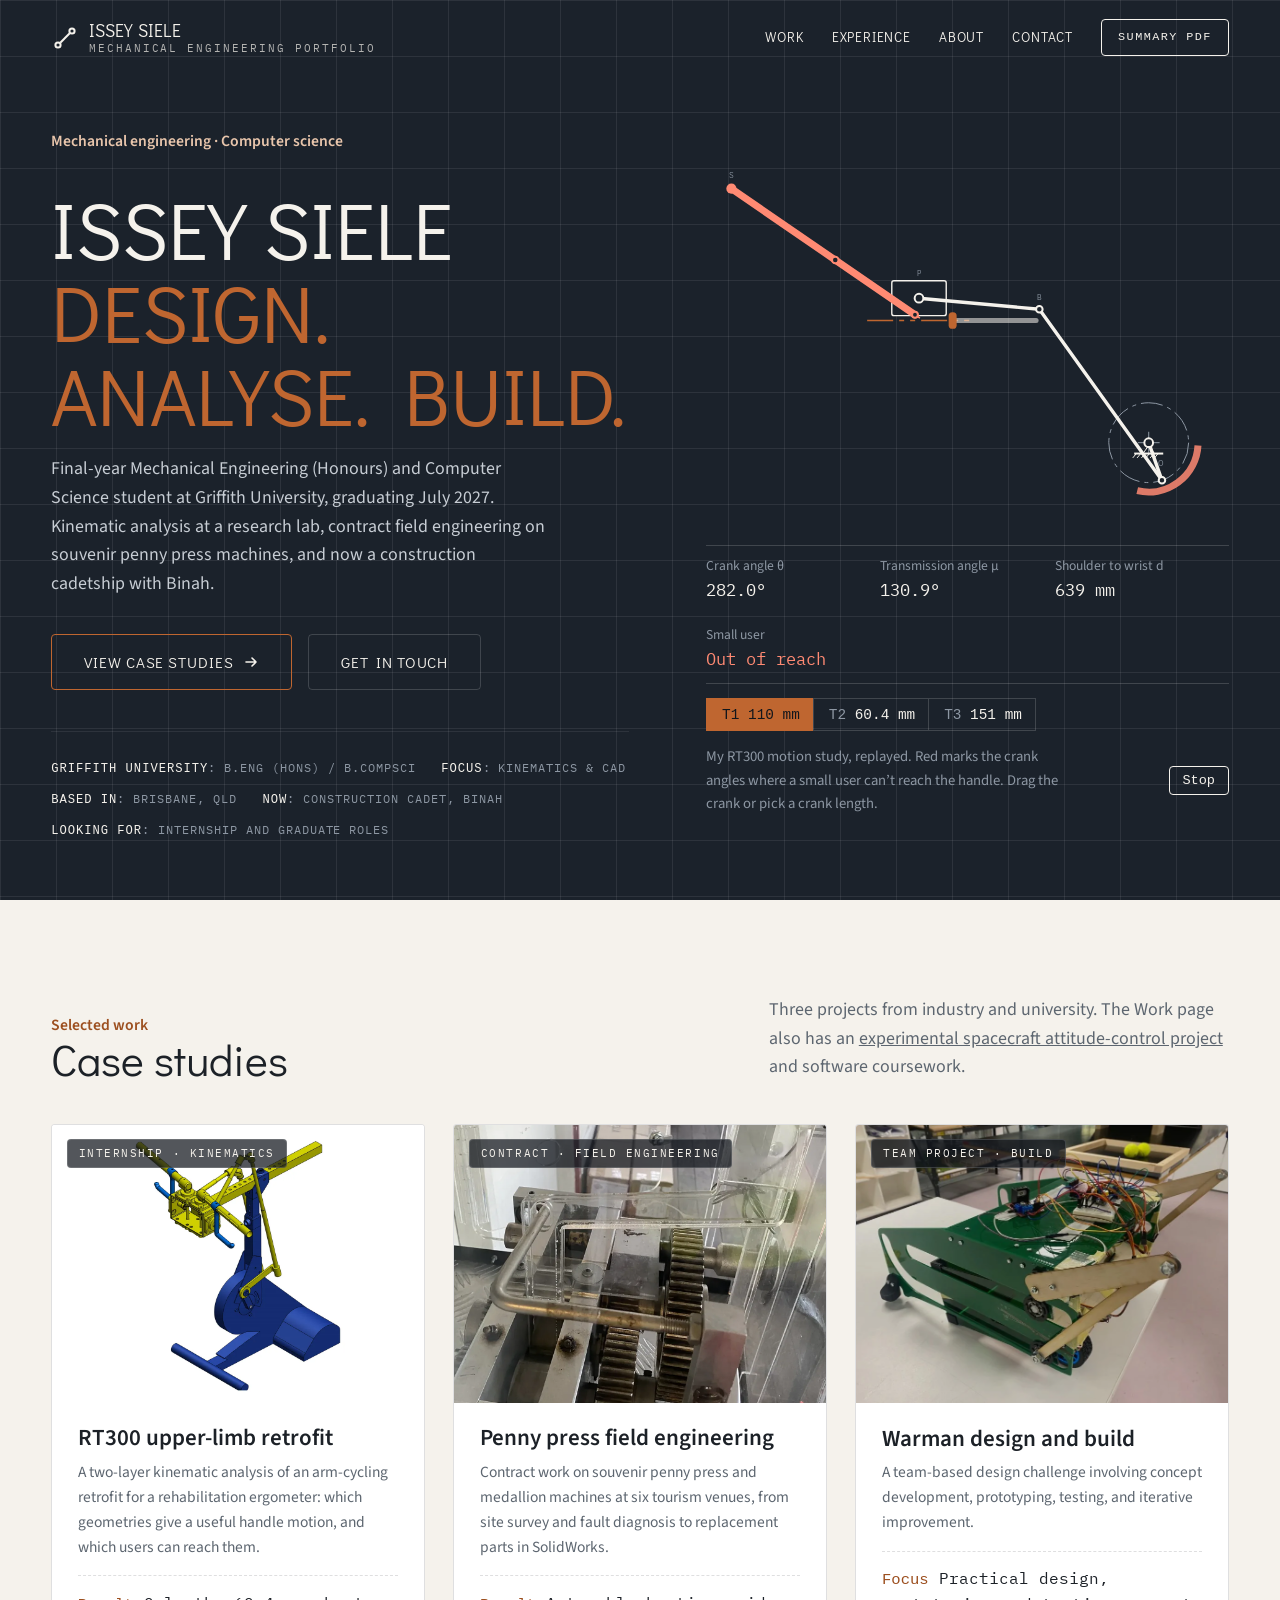
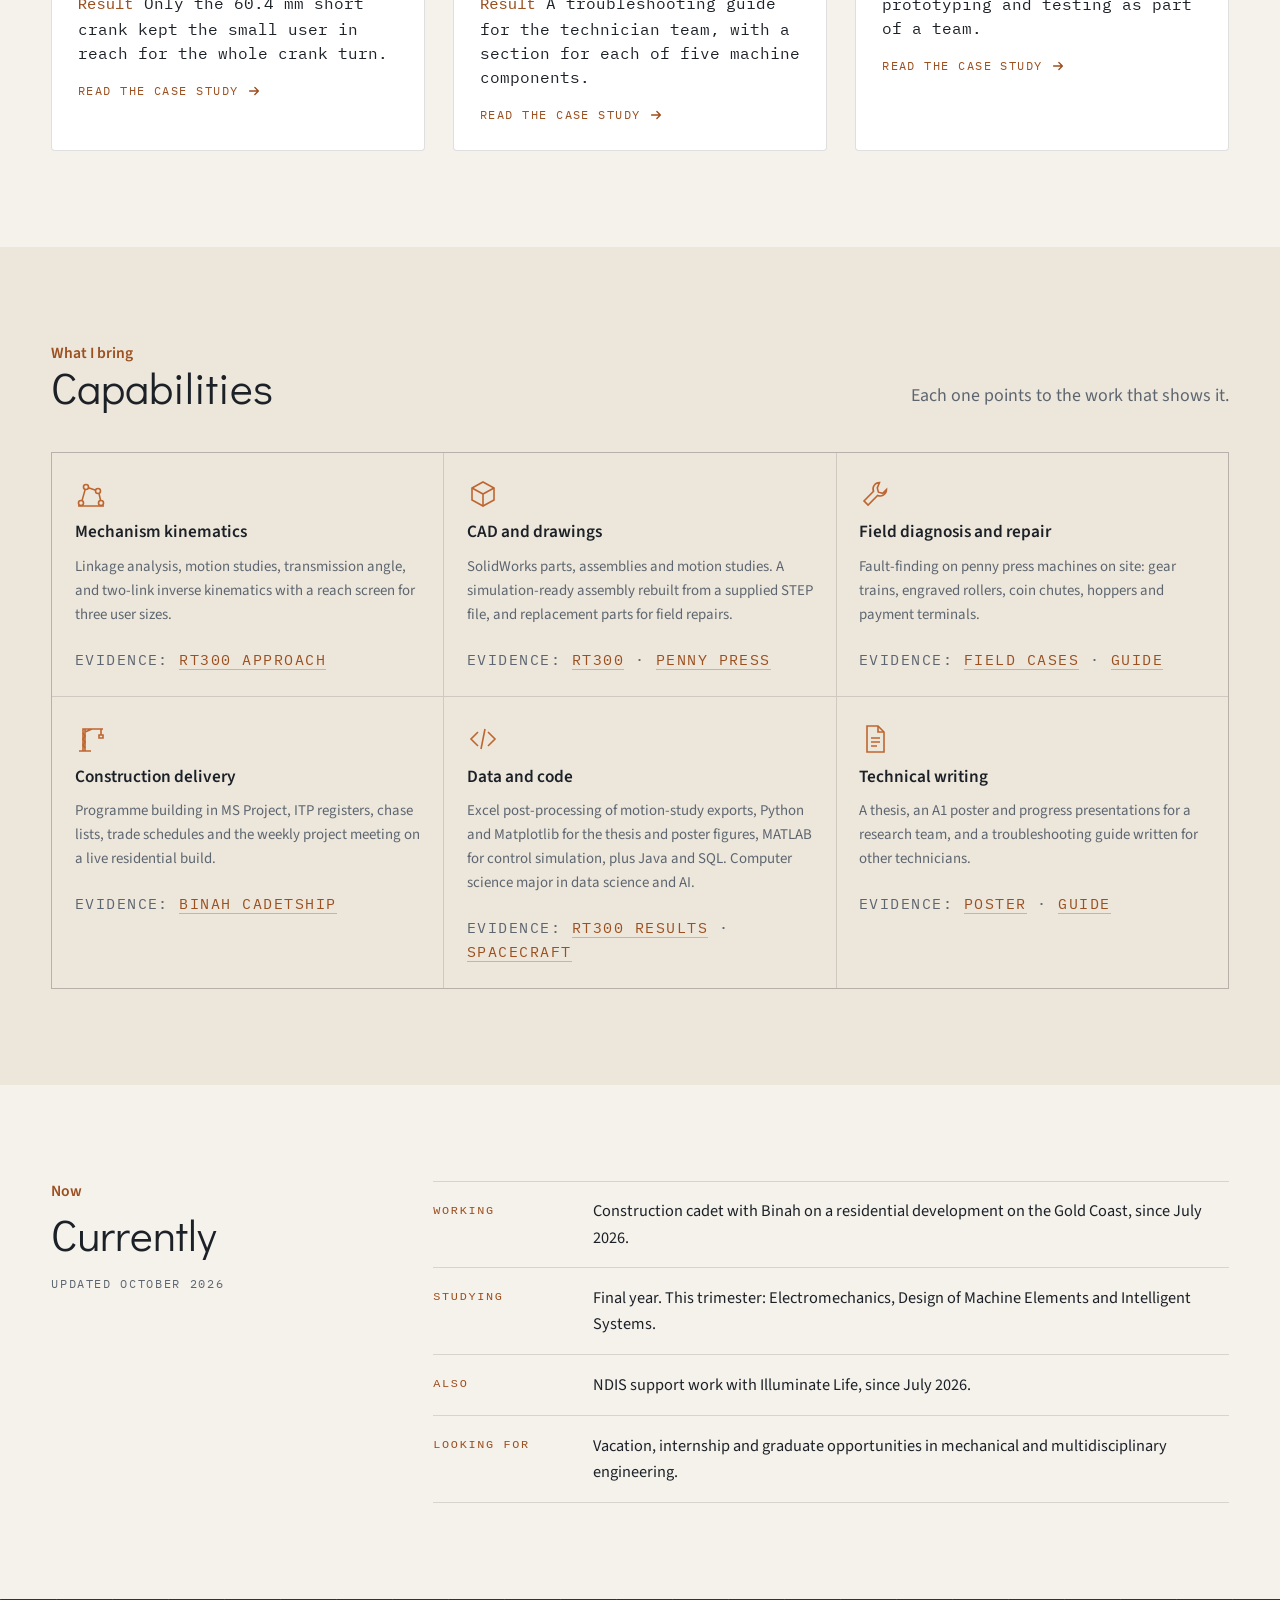
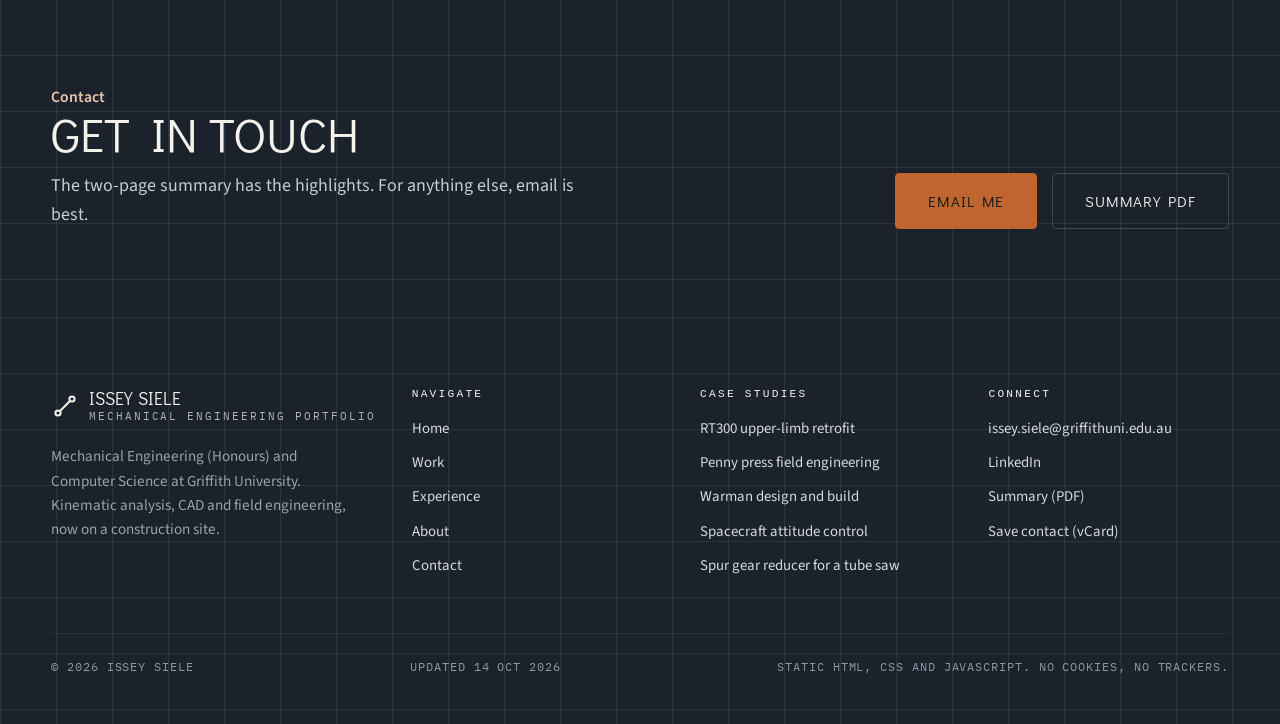
==== commit 2495d459: "Add gear reducer, solvers, tariff tool and Mohr's circle pages" ====
--- a/index.html
+++ b/index.html
@@ -29,7 +29,7 @@
   <script>document.documentElement.classList.add('js');</script>
   <script defer src="script.js?v=20261007"></script>
   <script defer src="linkage.js?v=20261007"></script>
-  <script type="application/ld+json">{"@context": "https://schema.org", "@graph": [{"@type": "Person", "@id": "https://isseysiele.github.io/portfolio/#person", "name": "Issey Siele", "url": "https://isseysiele.github.io/portfolio/", "image": "https://isseysiele.github.io/portfolio/assets/img/about-portrait.webp", "jobTitle": "Construction Cadet", "worksFor": {"@type": "Organization", "name": "Binah Construction"}, "affiliation": {"@type": "CollegeOrUniversity", "name": "Griffith University"}, "knowsAbout": ["Mechanical engineering", "Kinematic analysis", "SolidWorks", "Mechanism analysis", "Field service engineering", "Construction programming", "Python", "MATLAB", "Data science"], "knowsLanguage": ["en", "ti"], "address": {"@type": "PostalAddress", "addressLocality": "Brisbane", "addressRegion": "QLD", "addressCountry": "AU"}, "sameAs": ["https://www.linkedin.com/in/isseysiele/"]}, {"@type": "WebSite", "@id": "https://isseysiele.github.io/portfolio/#website", "url": "https://isseysiele.github.io/portfolio/", "name": "Issey Siele, Mechanical Engineering Portfolio", "inLanguage": "en-AU", "author": {"@id": "https://isseysiele.github.io/portfolio/#person"}}, {"@type": "WebPage", "@id": "https://isseysiele.github.io/portfolio/#page", "url": "https://isseysiele.github.io/portfolio/", "name": "Issey Siele | Mechanical Engineering Portfolio", "description": "Final-year mechanical engineering and computer science student at Griffith University. Case studies in kinematic analysis and field engineering, and a construction cadetship.", "isPartOf": {"@id": "https://isseysiele.github.io/portfolio/#website"}, "inLanguage": "en-AU", "dateModified": "2026-10-06"}]}</script>
+  <script type="application/ld+json">{"@context": "https://schema.org", "@graph": [{"@type": "Person", "@id": "https://isseysiele.github.io/portfolio/#person", "name": "Issey Siele", "url": "https://isseysiele.github.io/portfolio/", "image": "https://isseysiele.github.io/portfolio/assets/img/about-portrait.webp", "jobTitle": "Construction Cadet", "worksFor": {"@type": "Organization", "name": "Binah Construction"}, "affiliation": {"@type": "CollegeOrUniversity", "name": "Griffith University"}, "knowsAbout": ["Mechanical engineering", "Kinematic analysis", "SolidWorks", "Mechanism analysis", "Field service engineering", "Construction programming", "Python", "MATLAB", "Data science"], "knowsLanguage": ["en", "ti"], "address": {"@type": "PostalAddress", "addressLocality": "Brisbane", "addressRegion": "QLD", "addressCountry": "AU"}, "sameAs": ["https://www.linkedin.com/in/isseysiele/"]}, {"@type": "WebSite", "@id": "https://isseysiele.github.io/portfolio/#website", "url": "https://isseysiele.github.io/portfolio/", "name": "Issey Siele, Mechanical Engineering Portfolio", "inLanguage": "en-AU", "author": {"@id": "https://isseysiele.github.io/portfolio/#person"}}, {"@type": "WebPage", "@id": "https://isseysiele.github.io/portfolio/#page", "url": "https://isseysiele.github.io/portfolio/", "name": "Issey Siele | Mechanical Engineering Portfolio", "description": "Final-year mechanical engineering and computer science student at Griffith University. Case studies in kinematic analysis and field engineering, and a construction cadetship.", "isPartOf": {"@id": "https://isseysiele.github.io/portfolio/#website"}, "inLanguage": "en-AU", "dateModified": "2026-10-14"}]}</script>
 </head>
 <body>
   <a class="skip-link" href="#main">Skip to content</a>
@@ -202,6 +202,7 @@
           <li><a href="project-nosense.html">Penny press field engineering</a></li>
           <li><a href="project-warman.html">Warman design and build</a></li>
           <li><a href="project-spacecraft.html">Spacecraft attitude control</a></li>
+          <li><a href="project-gearbox.html">Spur gear reducer for a tube saw</a></li>
         </ul>
       </div>
       <div class="site-footer__col">
@@ -216,7 +217,7 @@
     </div>
     <div class="site-footer__bottom">
       <span>&copy; 2026 Issey Siele</span>
-      <span>Updated <time datetime="2026-10-06">6 Oct 2026</time></span>
+      <span>Updated <time datetime="2026-10-14">14 Oct 2026</time></span>
       <span>Static HTML, CSS and JavaScript. No cookies, no trackers.</span>
     </div>
   </footer>
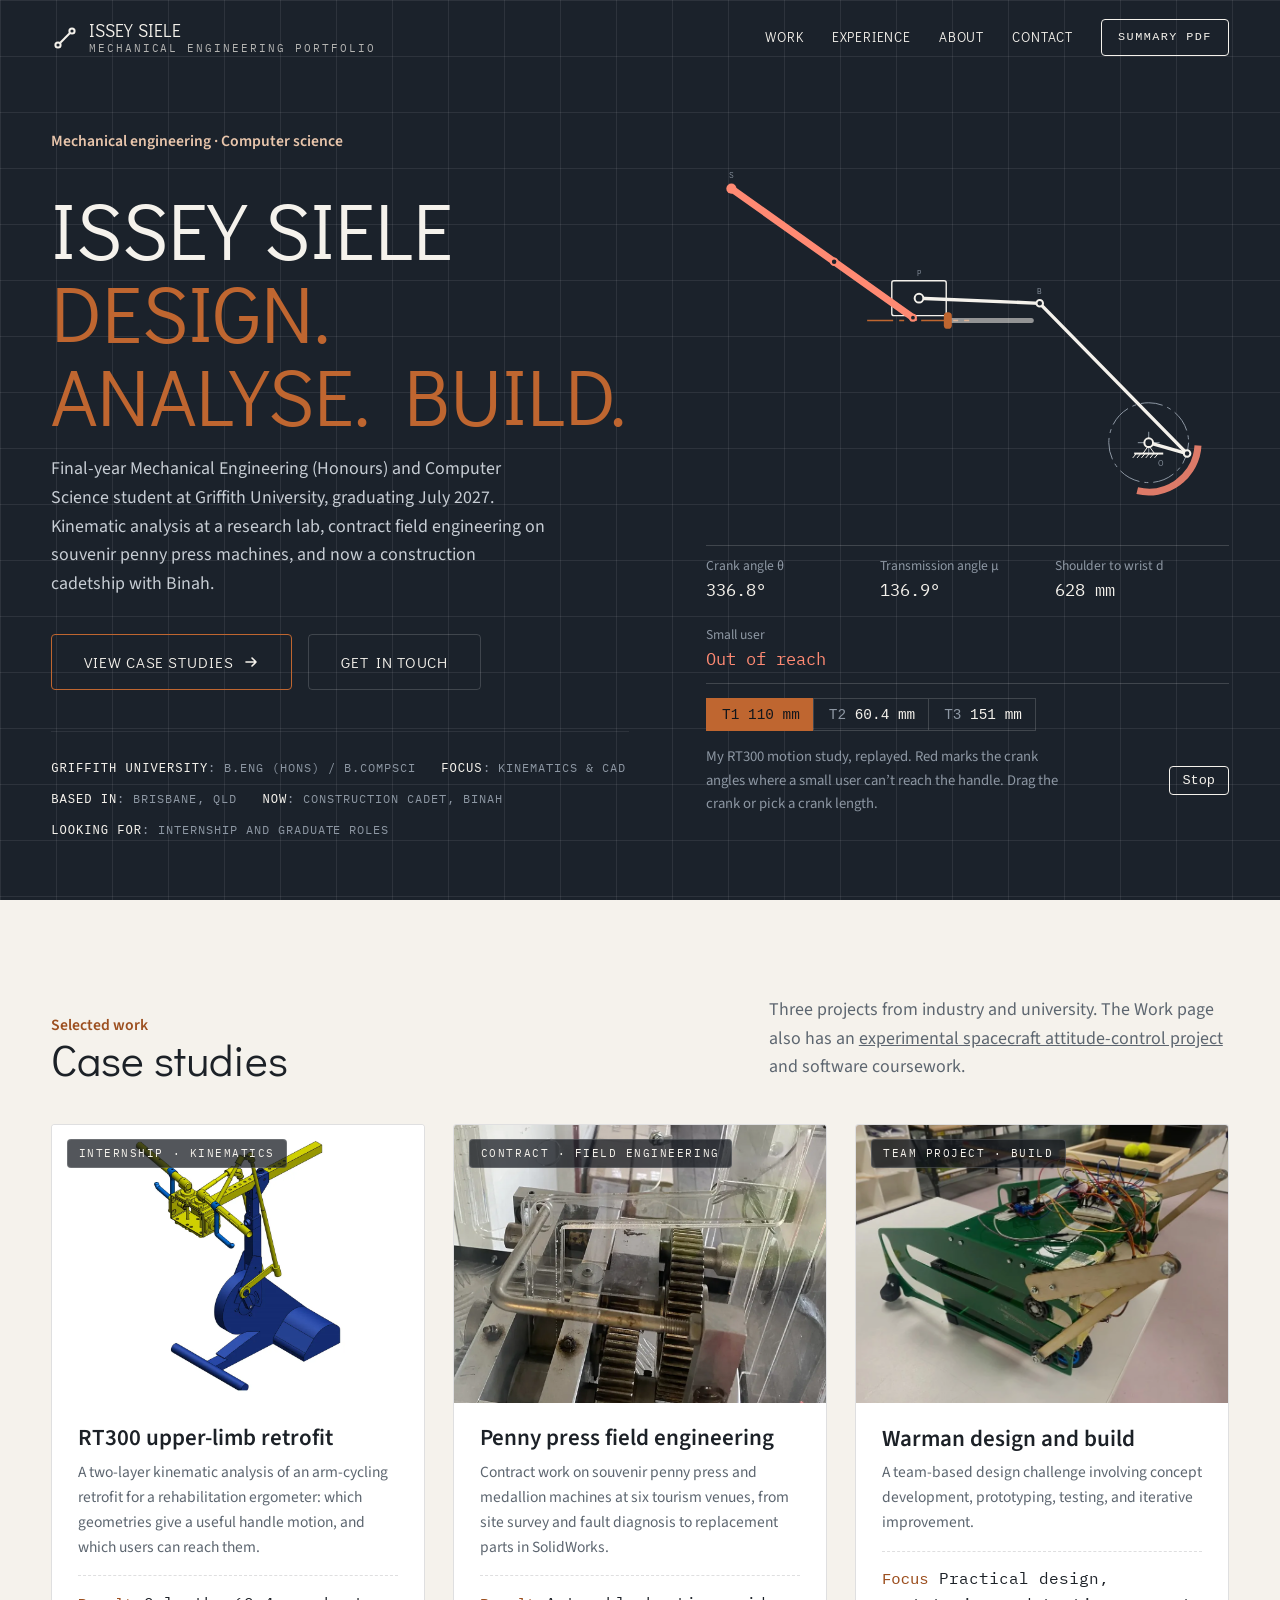
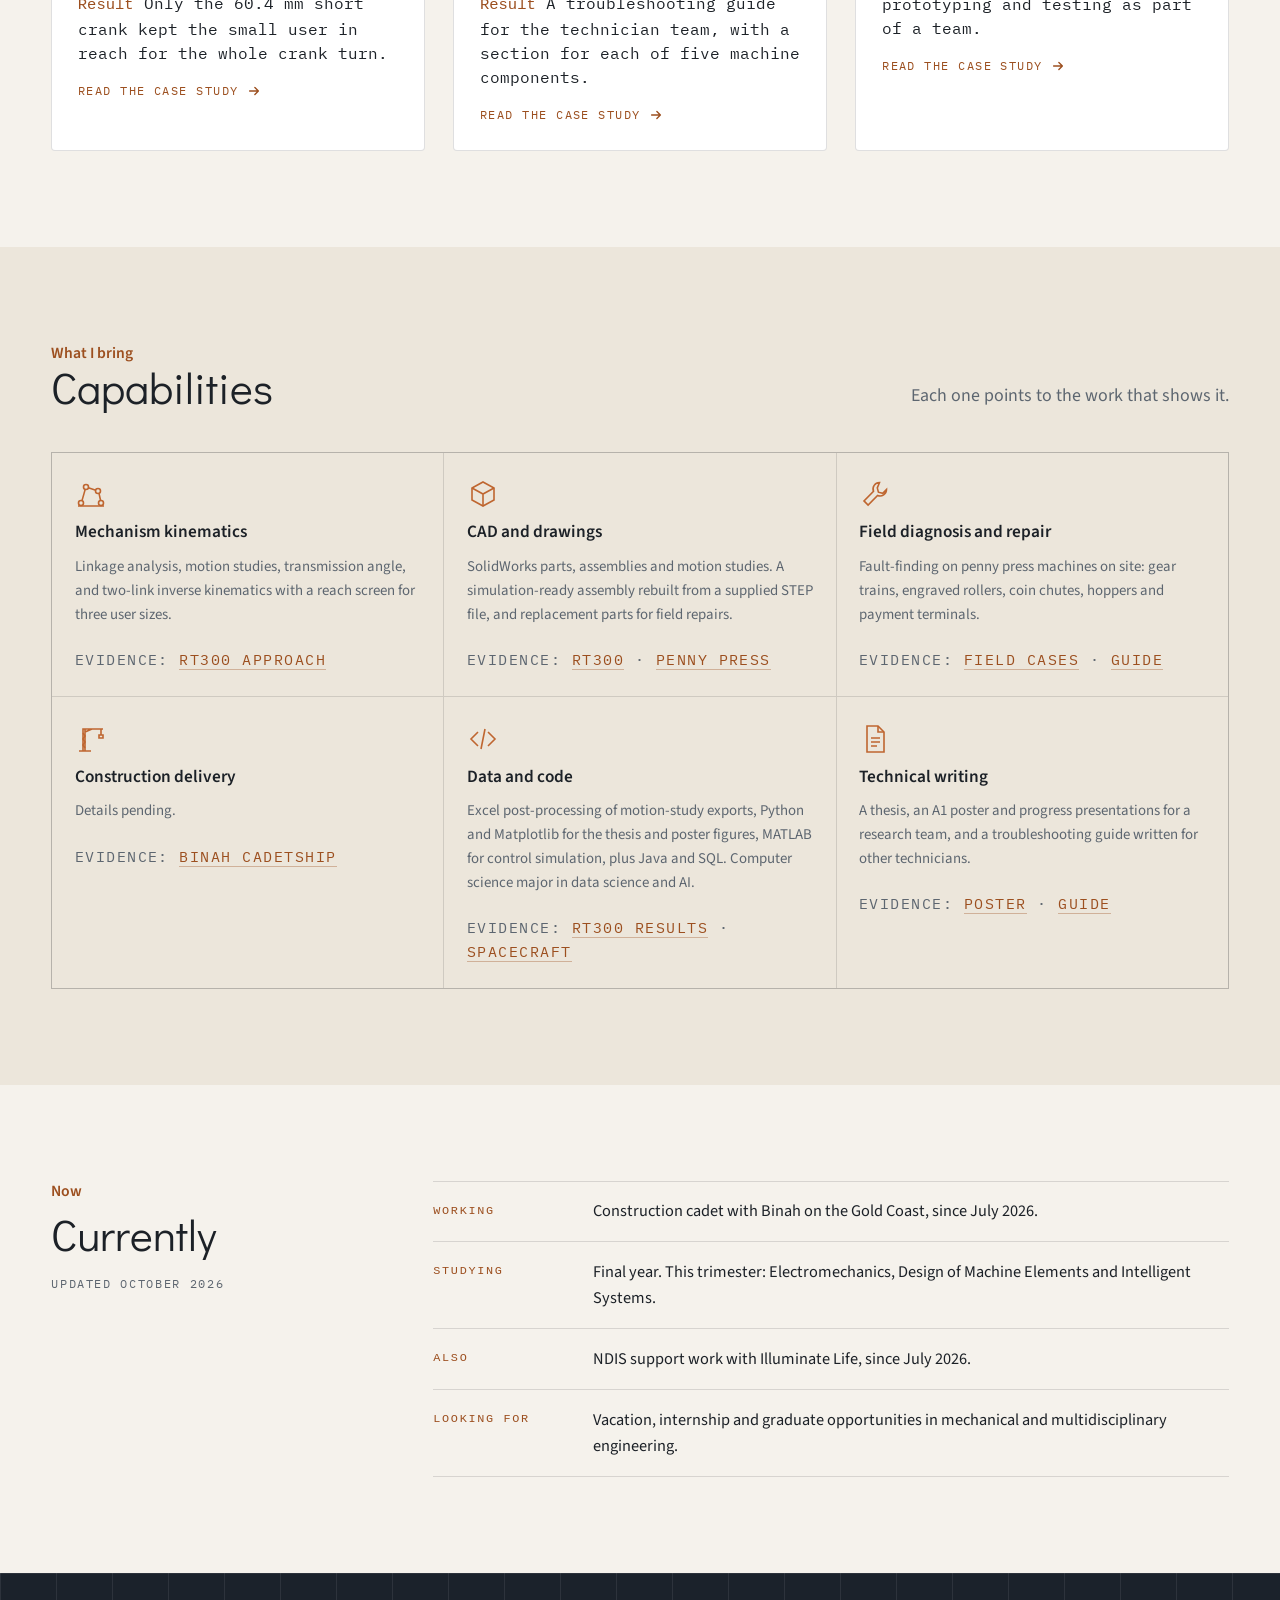
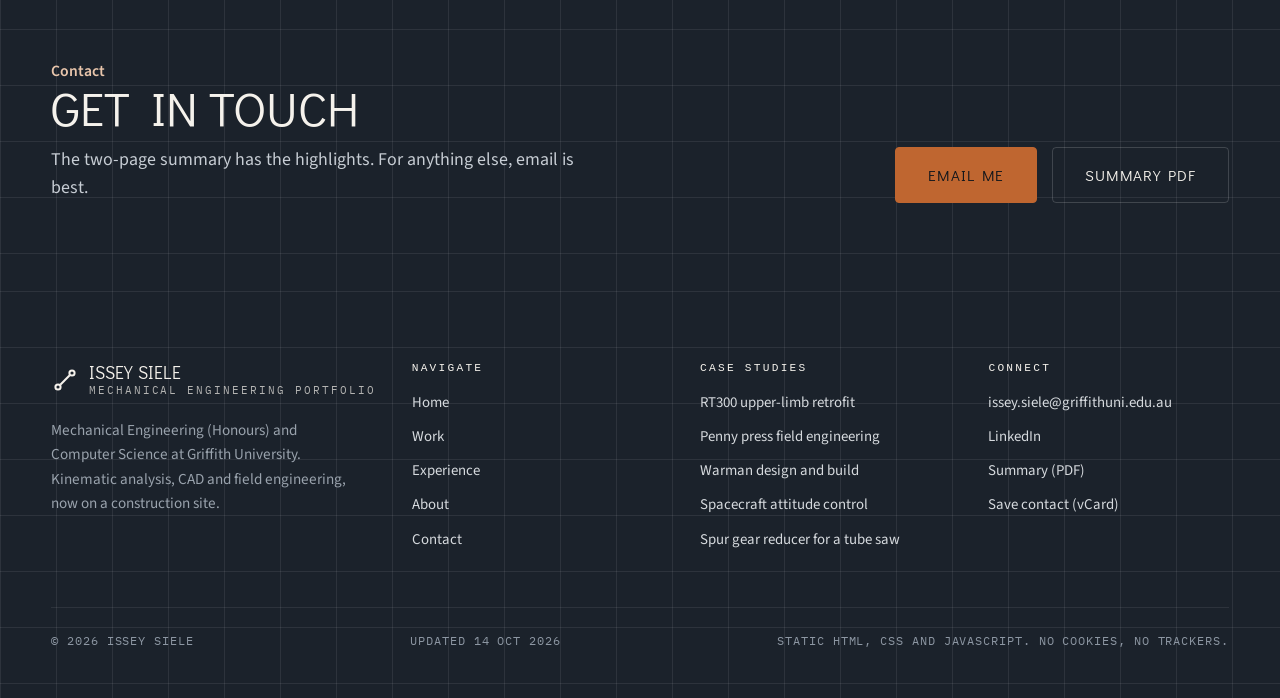
==== commit 3c44dccf: "Hold the cadet role details as pending and tidy the new pages" ====
--- a/index.html
+++ b/index.html
@@ -135,7 +135,7 @@
           <div class="cap reveal"><svg viewBox="0 0 32 32" fill="none" stroke="currentColor" stroke-width="1.6" aria-hidden="true"><circle cx="6" cy="25" r="2.5"/><circle cx="26" cy="25" r="2.5"/><circle cx="11" cy="9" r="2.5"/><circle cx="23" cy="13" r="2.5"/><path d="M7 22.6 10.2 11.4M13.4 9.8l7.3 2.4M24 15.4 25.6 22.5M3 28h26"/></svg><h3>Mechanism kinematics</h3><p>Linkage analysis, motion studies, transmission angle, and two-link inverse kinematics with a reach screen for three user sizes.</p><p class="cap__evidence">Evidence: <a href="project-rt300.html#approach">RT300 approach</a></p></div>
           <div class="cap reveal"><svg viewBox="0 0 32 32" fill="none" stroke="currentColor" stroke-width="1.6" aria-hidden="true"><path d="M16 4 27 10v12l-11 6-11-6V10z"/><path d="M5 10l11 6 11-6M16 16v12"/></svg><h3>CAD and drawings</h3><p>SolidWorks parts, assemblies and motion studies. A simulation-ready assembly rebuilt from a supplied STEP file, and replacement parts for field repairs.</p><p class="cap__evidence">Evidence: <a href="project-rt300.html#approach">RT300</a> &middot; <a href="project-nosense.html#cases">Penny press</a></p></div>
           <div class="cap reveal"><svg viewBox="0 0 32 32" fill="none" stroke="currentColor" stroke-width="1.6" aria-hidden="true"><path d="M20.5 4.5a6.5 6.5 0 0 0-6 8.9L5 22.9 9.1 27l9.5-9.5a6.5 6.5 0 0 0 8.9-6l-3.8 3.8-4.3-1.1-1.1-4.3z"/></svg><h3>Field diagnosis and repair</h3><p>Fault-finding on penny press machines on site: gear trains, engraved rollers, coin chutes, hoppers and payment terminals.</p><p class="cap__evidence">Evidence: <a href="project-nosense.html#cases">Field cases</a> &middot; <a href="project-nosense.html#guide">Guide</a></p></div>
-          <div class="cap reveal"><svg viewBox="0 0 32 32" fill="none" stroke="currentColor" stroke-width="1.6" aria-hidden="true"><path d="M8 28V6h2v22M4 28h12M10 6h18M10 9l7-3M26 6v6M24 12h4v3h-4z"/><path d="M8 10l2 3-2 3 2 3-2 3 2 3"/></svg><h3>Construction delivery</h3><p>Programme building in MS Project, ITP registers, chase lists, trade schedules and the weekly project meeting on a live residential build.</p><p class="cap__evidence">Evidence: <a href="experience.html#binah">Binah cadetship</a></p></div>
+          <div class="cap reveal"><svg viewBox="0 0 32 32" fill="none" stroke="currentColor" stroke-width="1.6" aria-hidden="true"><path d="M8 28V6h2v22M4 28h12M10 6h18M10 9l7-3M26 6v6M24 12h4v3h-4z"/><path d="M8 10l2 3-2 3 2 3-2 3 2 3"/></svg><h3>Construction delivery</h3><p>Details pending.</p><!-- Hidden until further notice. Original paragraph, to restore: <p>Programme building in MS Project, ITP registers, chase lists, trade schedules and the weekly project meeting on a live residential build.</p> --><p class="cap__evidence">Evidence: <a href="experience.html#binah">Binah cadetship</a></p></div>
           <div class="cap reveal"><svg viewBox="0 0 32 32" fill="none" stroke="currentColor" stroke-width="1.6" aria-hidden="true"><path d="M11 9 4 16l7 7M21 9l7 7-7 7M18 6l-4 20"/></svg><h3>Data and code</h3><p>Excel post-processing of motion-study exports, Python and Matplotlib for the thesis and poster figures, MATLAB for control simulation, plus Java and SQL. Computer science major in data science and AI.</p><p class="cap__evidence">Evidence: <a href="project-rt300.html#results">RT300 results</a> &middot; <a href="project-spacecraft.html#control">Spacecraft</a></p></div>
           <div class="cap reveal"><svg viewBox="0 0 32 32" fill="none" stroke="currentColor" stroke-width="1.6" aria-hidden="true"><path d="M8 3h11l6 6v20H8z"/><path d="M19 3v6h6M12 15h9M12 19h9M12 23h6"/></svg><h3>Technical writing</h3><p>A thesis, an A1 poster and progress presentations for a research team, and a troubleshooting guide written for other technicians.</p><p class="cap__evidence">Evidence: <a href="project-rt300.html#media">Poster</a> &middot; <a href="project-nosense.html#guide">Guide</a></p></div>
         </div>
@@ -150,7 +150,7 @@
           <p class="now__date">Updated October 2026</p>
         </div>
         <ul class="now__list reveal">
-          <li><b>Working</b><span>Construction cadet with Binah on a residential development on the Gold Coast, since July 2026.</span></li>
+          <li><b>Working</b><span>Construction cadet with Binah on the Gold Coast, since July 2026.</span></li>
           <li><b>Studying</b><span>Final year. This trimester: Electromechanics, Design of Machine Elements and Intelligent Systems.</span></li>
           <li><b>Also</b><span>NDIS support work with Illuminate Life, since July 2026.</span></li>
           <li><b>Looking for</b><span>Vacation, internship and graduate opportunities in mechanical and multidisciplinary engineering.</span></li>
